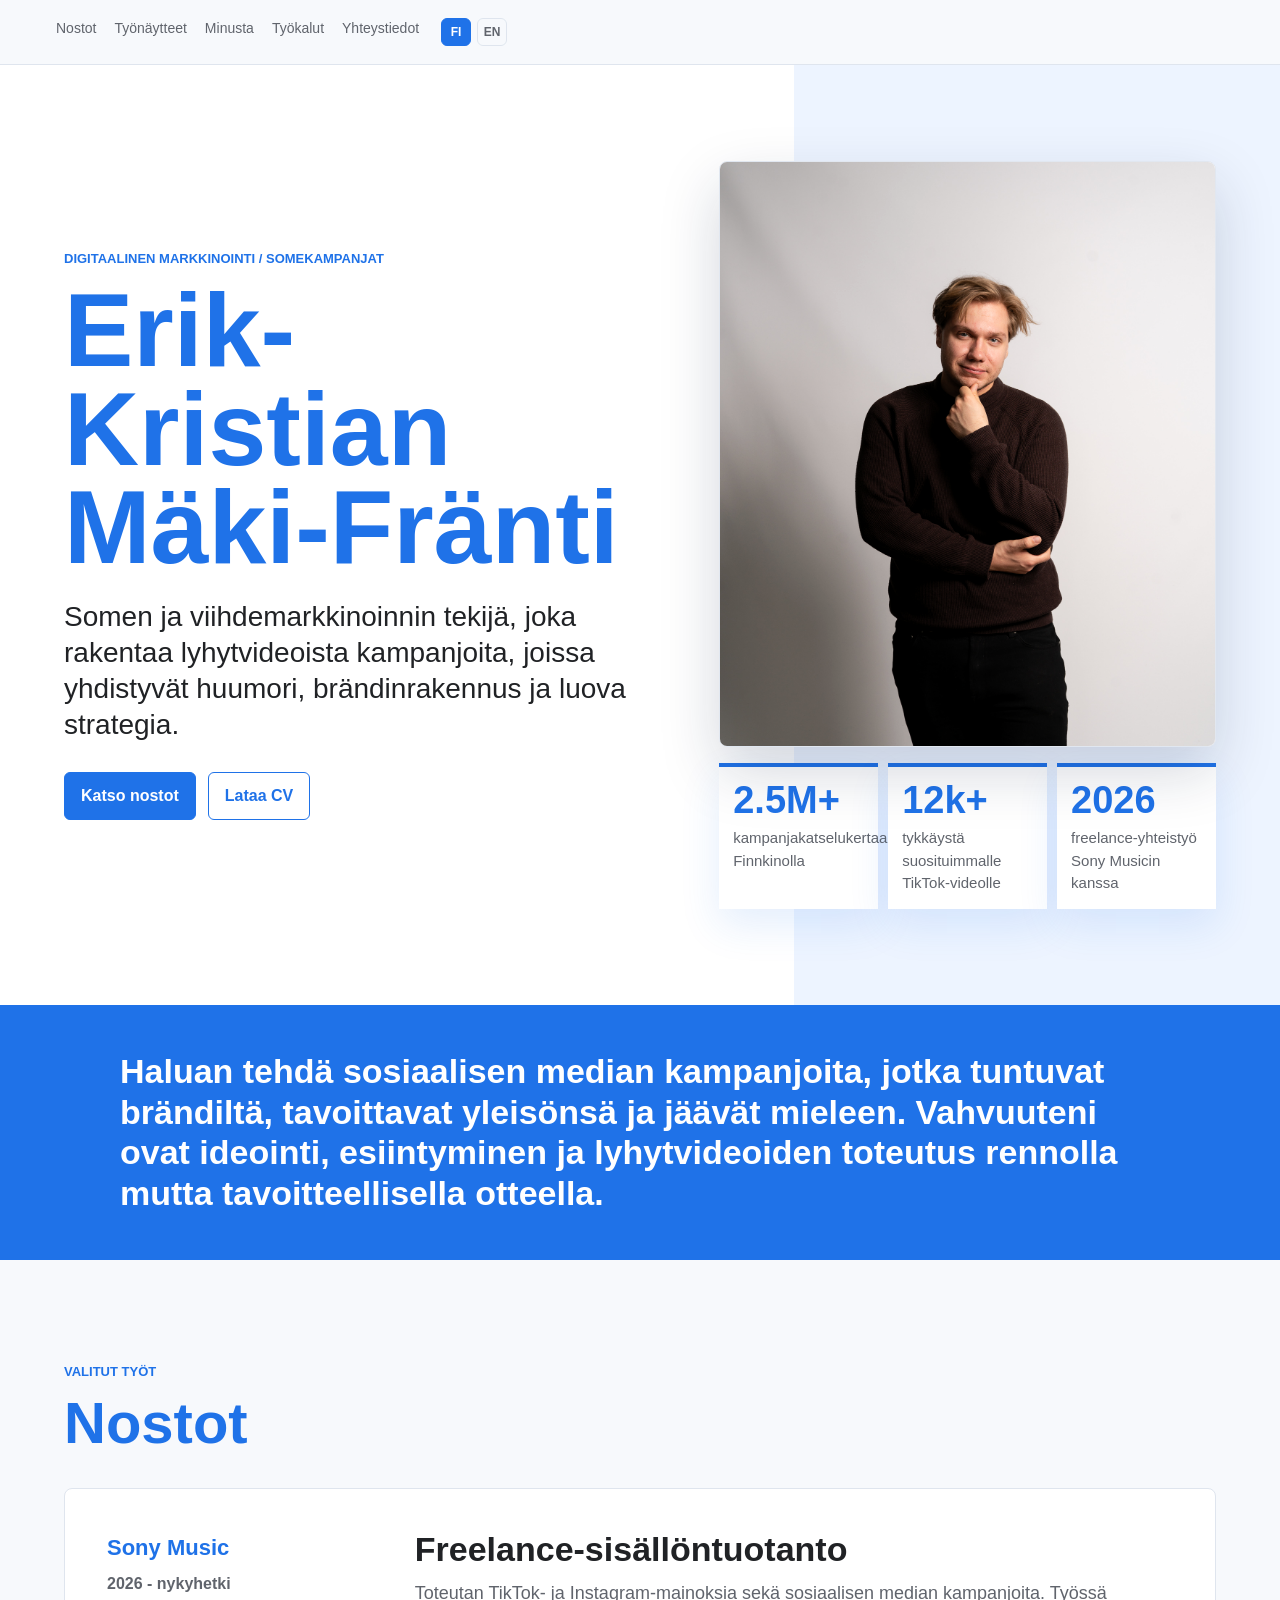
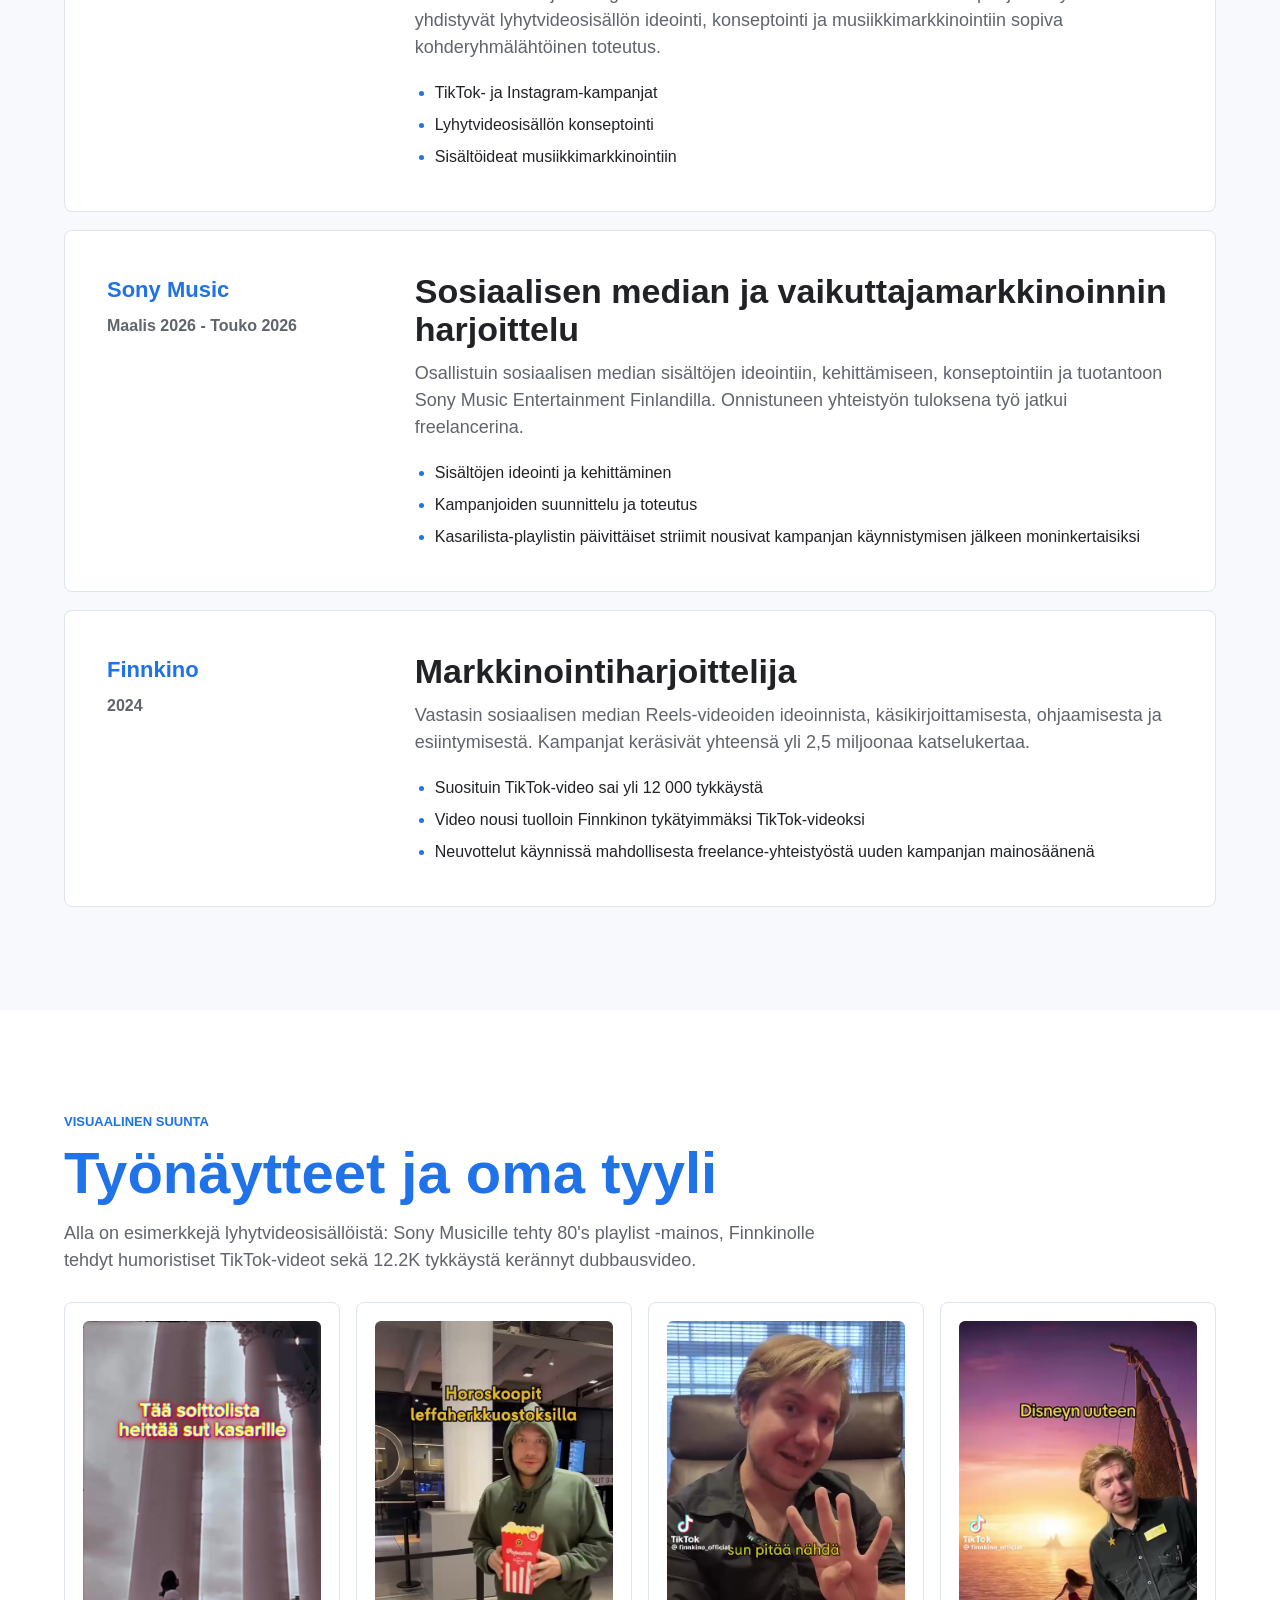
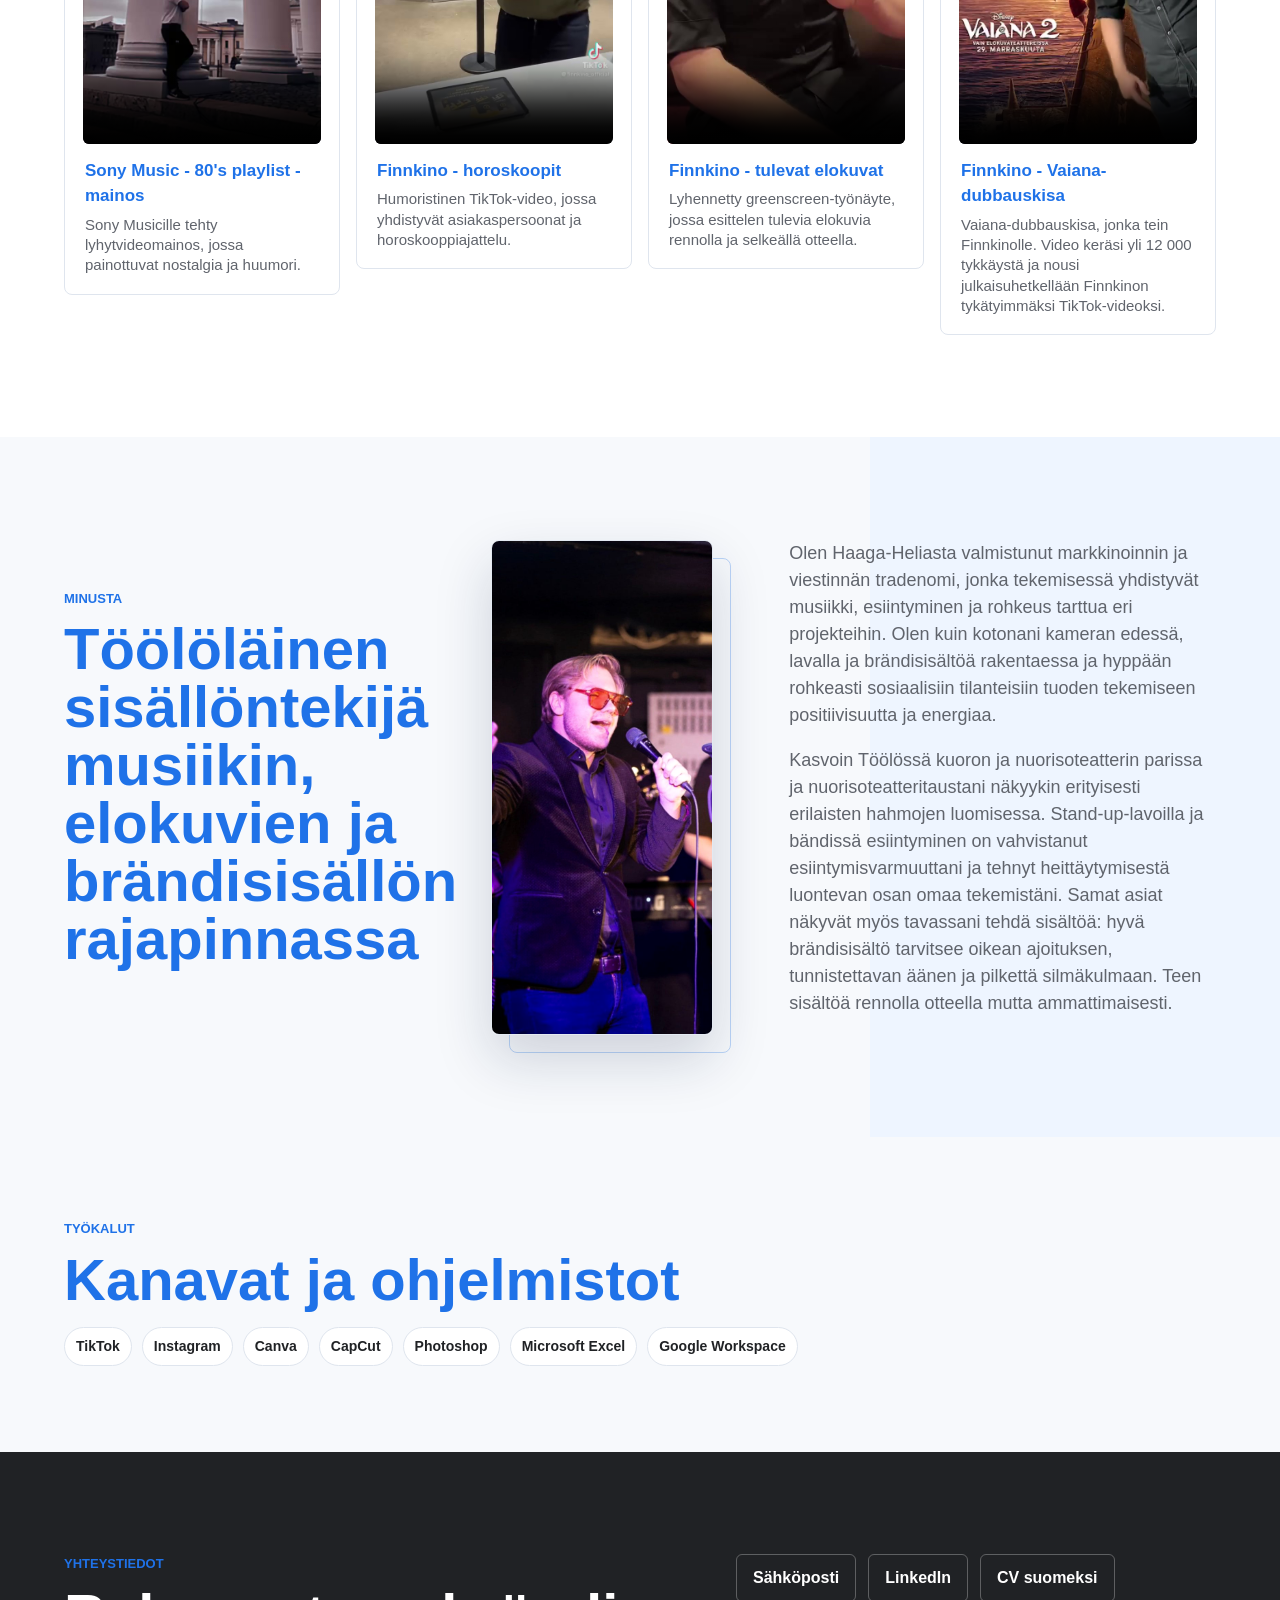
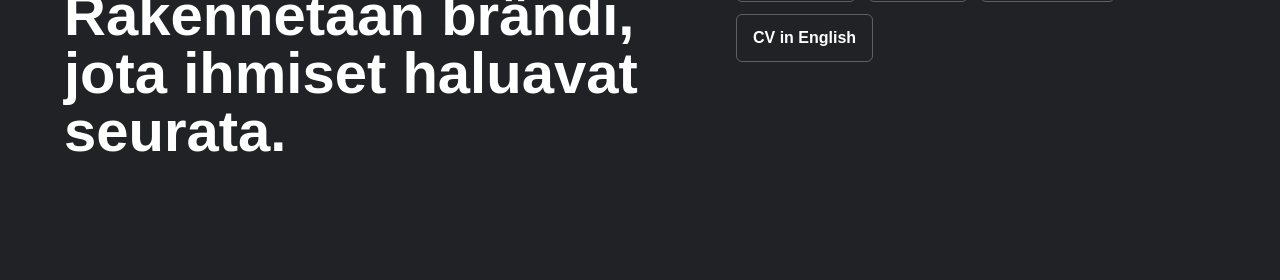
==== index.html @ 3371b589 "Use broader Sony campaign impact wording" ====
﻿<!doctype html>
<html lang="fi">
  <head>
    <meta charset="utf-8">
    <meta name="viewport" content="width=device-width, initial-scale=1">
    <meta name="description" content="Erik-Kristian Mäki-Fränti - sosiaalisen median ja digitaalisen markkinoinnin portfolio">
    <title>Erik-Kristian Mäki-Fränti | Portfolio</title>
    <link rel="stylesheet" href="styles.css?v=name-lines">
    <link rel="alternate" hreflang="fi" href="https://ergie94.github.io/portfolio/">
    <link rel="alternate" hreflang="en" href="https://ergie94.github.io/portfolio/en/">
  </head>
  <body>
    <header class="site-header">
      <nav aria-label="Portfolio navigation">
        <a href="#cases">Nostot</a>
        <a href="#work">Työnäytteet</a>
        <a href="#about">Minusta</a>
        <a href="#tools">Työkalut</a>
        <a href="#contact">Yhteystiedot</a>
        <span class="language-switch" aria-label="Language">
          <span class="active">FI</span>
          <a href="en/">EN</a>
        </span>
      </nav>
    </header>

    <main id="top">
      <section class="hero">
        <div class="hero-copy">
          <p class="eyebrow">Digitaalinen markkinointi / Somekampanjat</p>
          <h1><span class="name-line">Erik-Kristian</span><span class="name-line surname-line">Mäki-Fränti</span></h1>
          <p class="lead">
            Somen ja viihdemarkkinoinnin tekijä, joka rakentaa lyhytvideoista kampanjoita,
            joissa yhdistyvät huumori, brändinrakennus ja luova strategia.
          </p>
          <div class="hero-actions">
            <a class="button primary" href="#cases">Katso nostot</a>
            <a class="button secondary" href="assets/cv-suomi.pdf?v=sony-streams">Lataa CV</a>
          </div>
        </div>
        <aside class="hero-visual" aria-label="Portfolio highlights">
          <img class="hero-photo" src="assets/erik-hero.jpg" alt="Erik-Kristian Mäki-Fränti">
          <div class="hero-panel">
            <div>
              <span class="metric">2.5M+</span>
              <span class="metric-label">kampanjakatselukertaa Finnkinolla</span>
            </div>
            <div>
              <span class="metric">12k+</span>
              <span class="metric-label">tykkäystä suosituimmalle TikTok-videolle</span>
            </div>
            <div>
              <span class="metric">2026</span>
              <span class="metric-label">freelance-yhteistyö Sony Musicin kanssa</span>
            </div>
          </div>
        </aside>
      </section>

      <section class="intro-band" aria-label="Tavoite">
        <p>
          Haluan tehdä sosiaalisen median kampanjoita, jotka tuntuvat brändiltä, tavoittavat
          yleisönsä ja jäävät mieleen. Vahvuuteni ovat ideointi, esiintyminen ja lyhytvideoiden
          toteutus rennolla mutta tavoitteellisella otteella.
        </p>
      </section>

      <section id="cases" class="section">
        <div class="section-heading">
          <p class="eyebrow">Valitut työt</p>
          <h2>Nostot</h2>
        </div>

        <div class="case-list">
          <article class="case-item">
            <div class="case-meta">
              <span>Sony Music</span>
              <span>2026 - nykyhetki</span>
            </div>
            <div class="case-body">
              <h3>Freelance-sisällöntuotanto</h3>
              <p>
                Toteutan TikTok- ja Instagram-mainoksia sekä sosiaalisen median kampanjoita.
                Työssä yhdistyvät lyhytvideosisällön ideointi, konseptointi ja
                musiikkimarkkinointiin sopiva kohderyhmälähtöinen toteutus.
              </p>
              <ul>
                <li>TikTok- ja Instagram-kampanjat</li>
                <li>Lyhytvideosisällön konseptointi</li>
                <li>Sisältöideat musiikkimarkkinointiin</li>
              </ul>
            </div>
          </article>

          <article class="case-item">
            <div class="case-meta">
              <span>Sony Music</span>
              <span>Maalis 2026 - Touko 2026</span>
            </div>
            <div class="case-body">
              <h3>Sosiaalisen median ja vaikuttajamarkkinoinnin harjoittelu</h3>
              <p>
                Osallistuin sosiaalisen median sisältöjen ideointiin, kehittämiseen, konseptointiin
                ja tuotantoon Sony Music Entertainment Finlandilla. Onnistuneen yhteistyön tuloksena
                työ jatkui freelancerina.
              </p>
              <ul>
                <li>Sisältöjen ideointi ja kehittäminen</li>
                <li>Kampanjoiden suunnittelu ja toteutus</li>
                <li>Kasarilista-playlistin päivittäiset striimit nousivat kampanjan käynnistymisen jälkeen moninkertaisiksi</li>
              </ul>
            </div>
          </article>

          <article class="case-item">
            <div class="case-meta">
              <span>Finnkino</span>
              <span>2024</span>
            </div>
            <div class="case-body">
              <h3>Markkinointiharjoittelija</h3>
              <p>
                Vastasin sosiaalisen median Reels-videoiden ideoinnista, käsikirjoittamisesta,
                ohjaamisesta ja esiintymisestä. Kampanjat keräsivät yhteensä yli 2,5 miljoonaa
                katselukertaa.
              </p>
              <ul>
                <li>Suosituin TikTok-video sai yli 12 000 tykkäystä</li>
                <li>Video nousi tuolloin Finnkinon tykätyimmäksi TikTok-videoksi</li>
                <li>Neuvottelut käynnissä mahdollisesta freelance-yhteistyöstä uuden kampanjan mainosäänenä</li>
              </ul>
            </div>
          </article>
        </div>
      </section>

      <section id="work" class="section work-section">
        <div class="section-heading">
          <p class="eyebrow">Visuaalinen suunta</p>
          <h2>Työnäytteet ja oma tyyli</h2>
        </div>
        <p class="section-copy">
          Alla on esimerkkejä lyhytvideosisällöistä: Sony Musicille tehty 80's playlist -mainos,
          Finnkinolle tehdyt humoristiset TikTok-videot sekä 12.2K tykkäystä kerännyt dubbausvideo.
        </p>
        <div class="work-grid featured-work-grid">
          <figure class="work-video">
            <video controls playsinline preload="metadata" poster="assets/work-samples/sony-80s-playlist-ad-poster.jpg">
              <source src="assets/work-samples/sony-80s-playlist-ad.mp4" type="video/mp4">
            </video>
            <figcaption>
              <strong>Sony Music - 80's playlist -mainos</strong>
              <span>Sony Musicille tehty lyhytvideomainos, jossa painottuvat nostalgia ja huumori.</span>
            </figcaption>
          </figure>
          <figure class="work-video">
            <video controls playsinline preload="metadata" poster="assets/work-samples/finnkino-horoscope-personas-poster.jpg?v=calm-still">
              <source src="assets/work-samples/finnkino-horoscope-personas.mp4?v=part1" type="video/mp4">
            </video>
            <figcaption>
              <strong>Finnkino - horoskoopit</strong>
              <span>Humoristinen TikTok-video, jossa yhdistyvät asiakaspersoonat ja horoskooppiajattelu.</span>
            </figcaption>
          </figure>
          <figure class="work-video">
            <video controls playsinline preload="metadata" poster="assets/work-samples/finnkino-upcoming-movies-greenscreen-poster.jpg">
              <source src="assets/work-samples/finnkino-upcoming-movies-greenscreen.mp4" type="video/mp4">
            </video>
            <figcaption>
              <strong>Finnkino - tulevat elokuvat</strong>
              <span>Lyhennetty greenscreen-työnäyte, jossa esittelen tulevia elokuvia rennolla ja selkeällä otteella.</span>
            </figcaption>
          </figure>
          <figure class="work-video">
            <video controls playsinline preload="metadata" poster="assets/work-samples/finnkino-tiktok-12k-poster.jpg">
              <source src="assets/work-samples/finnkino-tiktok-12k-short.mp4?v=34s" type="video/mp4">
            </video>
            <figcaption>
              <strong>Finnkino - Vaiana-dubbauskisa</strong>
              <span>Vaiana-dubbauskisa, jonka tein Finnkinolle. Video keräsi yli 12 000 tykkäystä ja nousi julkaisuhetkellään Finnkinon tykätyimmäksi TikTok-videoksi.</span>
            </figcaption>
          </figure>
        </div>
      </section>

      <section id="about" class="section split-section about-section">
        <div>
          <p class="eyebrow">Minusta</p>
          <h2>Töölöläinen sisällöntekijä musiikin, elokuvien ja brändisisällön rajapinnassa</h2>
        </div>
        <figure class="about-portrait">
          <img src="assets/erik-about.jpg" alt="Erik-Kristian Mäki-Fränti">
        </figure>
        <div class="about-copy">
          <p>
            Olen Haaga-Heliasta valmistunut markkinoinnin ja viestinnän tradenomi, jonka
            tekemisessä yhdistyvät musiikki, esiintyminen ja rohkeus tarttua eri projekteihin.
            Olen kuin kotonani kameran edessä, lavalla ja brändisisältöä rakentaessa ja hyppään
            rohkeasti sosiaalisiin tilanteisiin tuoden tekemiseen positiivisuutta ja energiaa.
          </p>
          <p>
            Kasvoin Töölössä kuoron ja nuorisoteatterin parissa ja nuorisoteatteritaustani
            näkyykin erityisesti erilaisten hahmojen luomisessa. Stand-up-lavoilla ja bändissä
            esiintyminen on vahvistanut esiintymisvarmuuttani ja tehnyt heittäytymisestä luontevan
            osan omaa tekemistäni. Samat
            asiat näkyvät myös tavassani tehdä sisältöä: hyvä brändisisältö tarvitsee oikean
            ajoituksen, tunnistettavan äänen ja pilkettä silmäkulmaan. Teen sisältöä
            rennolla otteella mutta ammattimaisesti.
          </p>
        </div>
      </section>

      <section id="tools" class="section tools-section">
        <div class="section-heading">
          <p class="eyebrow">Työkalut</p>
          <h2>Kanavat ja ohjelmistot</h2>
        </div>
        <div class="skills">
          <span>TikTok</span>
          <span>Instagram</span>
          <span>Canva</span>
          <span>CapCut</span>
          <span>Photoshop</span>
          <span>Microsoft Excel</span>
          <span>Google Workspace</span>
        </div>
      </section>

      <section id="contact" class="contact-section">
        <div>
          <p class="eyebrow">Yhteystiedot</p>
          <h2>Rakennetaan brändi, jota ihmiset haluavat seurata.</h2>
        </div>
        <div class="contact-links">
          <a href="mailto:maki.franti.eki@gmail.com">Sähköposti</a>
          <a href="https://www.linkedin.com/in/erik-kristian-m%C3%A4ki-fr%C3%A4nti-366686309/?skipRedirect=true">LinkedIn</a>
          <a href="assets/cv-suomi.pdf?v=finnkino-2018">CV suomeksi</a>
          <a href="assets/cv-english.pdf?v=finnkino-2018">CV in English</a>
        </div>
      </section>
    </main>
  </body>
</html>
---- styles.css ----
:root {
  --blue: #1f72e8;
  --blue-dark: #0f3f8e;
  --ink: #202225;
  --muted: #60646c;
  --line: #dfe5ee;
  --paper: #f7f9fc;
  --white: #ffffff;
  --red: #d91f26;
}

* {
  box-sizing: border-box;
}

html {
  scroll-behavior: smooth;
}

body {
  margin: 0;
  background: var(--paper);
  color: var(--ink);
  font-family: Arial, Helvetica, sans-serif;
  line-height: 1.5;
}

a {
  color: inherit;
}

.site-header {
  position: sticky;
  top: 0;
  z-index: 10;
  display: flex;
  align-items: center;
  justify-content: space-between;
  gap: 24px;
  padding: 18px clamp(20px, 5vw, 56px);
  background: rgba(247, 249, 252, 0.92);
  border-bottom: 1px solid var(--line);
  backdrop-filter: blur(14px);
}

.brand {
  color: var(--blue);
  font-size: 22px;
  font-weight: 800;
  text-decoration: none;
}

nav {
  display: flex;
  flex-wrap: wrap;
  gap: 18px;
  justify-content: flex-end;
  color: var(--muted);
  font-size: 14px;
}

nav a {
  text-decoration: none;
}

nav a:hover {
  color: var(--blue);
}

.language-switch {
  display: inline-flex;
  gap: 6px;
  align-items: center;
  padding-left: 4px;
}

.language-switch a,
.language-switch span {
  display: inline-flex;
  min-width: 30px;
  min-height: 28px;
  align-items: center;
  justify-content: center;
  border: 1px solid var(--line);
  border-radius: 6px;
  color: var(--muted);
  font-size: 12px;
  font-weight: 800;
  text-decoration: none;
}

.language-switch .active {
  border-color: var(--blue);
  background: var(--blue);
  color: var(--white);
}

main {
  overflow: hidden;
}

.hero {
  display: grid;
  grid-template-columns: minmax(0, 1.08fr) minmax(340px, 0.92fr);
  gap: clamp(28px, 6vw, 72px);
  min-height: calc(100vh - 70px);
  align-items: center;
  padding: clamp(48px, 8vw, 96px) clamp(20px, 5vw, 64px);
  background: linear-gradient(90deg, var(--white) 0%, var(--white) 62%, #edf4ff 62%, #edf4ff 100%);
}

.eyebrow {
  margin: 0 0 12px;
  color: var(--blue);
  font-size: 13px;
  font-weight: 800;
  letter-spacing: 0;
  text-transform: uppercase;
}

h1,
h2,
h3,
p {
  margin-top: 0;
}

h1 {
  max-width: 980px;
  margin-bottom: 22px;
  color: var(--blue);
  font-size: clamp(48px, 10vw, 104px);
  line-height: 0.95;
  letter-spacing: 0;
}

h1 .name-line {
  display: block;
}

h1 .surname-line {
  white-space: nowrap;
}

h2 {
  margin-bottom: 18px;
  color: var(--blue);
  font-size: clamp(32px, 5vw, 58px);
  line-height: 1;
  letter-spacing: 0;
}

h3 {
  margin-bottom: 12px;
  font-size: clamp(22px, 3vw, 34px);
  line-height: 1.1;
  letter-spacing: 0;
}

.lead {
  max-width: 720px;
  color: var(--ink);
  font-size: clamp(19px, 2.4vw, 28px);
  line-height: 1.28;
}

.hero-actions,
.contact-links {
  display: flex;
  flex-wrap: wrap;
  gap: 12px;
  margin-top: 30px;
}

.button,
.contact-links a {
  display: inline-flex;
  min-height: 44px;
  align-items: center;
  justify-content: center;
  padding: 11px 16px;
  border: 1px solid var(--blue);
  border-radius: 6px;
  font-weight: 700;
  text-decoration: none;
}

.button.primary,
.contact-links a:hover {
  background: var(--blue);
  color: var(--white);
}

.button.secondary {
  color: var(--blue);
  background: var(--white);
}

.hero-visual {
  display: grid;
  gap: 16px;
  align-self: stretch;
  align-content: center;
}

.hero-photo {
  display: block;
  width: 100%;
  max-height: 620px;
  aspect-ratio: 4 / 4.72;
  object-fit: cover;
  object-position: 50% 48%;
  border-radius: 8px;
  border: 1px solid var(--line);
  background: var(--white);
  box-shadow: 0 24px 60px rgba(18, 35, 64, 0.18);
  filter: saturate(0.96) contrast(1.02);
  transition: transform 180ms ease, box-shadow 180ms ease, filter 180ms ease;
}

.hero-photo:hover {
  transform: translateY(-4px);
  box-shadow: 0 30px 72px rgba(18, 35, 64, 0.22);
  filter: saturate(1.02) contrast(1.04);
}

.hero-panel {
  display: grid;
  grid-template-columns: repeat(3, minmax(0, 1fr));
  gap: 10px;
}

.hero-panel div {
  padding: 14px;
  border-top: 4px solid var(--blue);
  background: var(--white);
  box-shadow: 0 16px 38px rgba(31, 114, 232, 0.12);
}

.metric {
  display: block;
  color: var(--blue);
  font-size: clamp(25px, 3.4vw, 38px);
  font-weight: 900;
  line-height: 1;
}

.metric-label {
  display: block;
  margin-top: 8px;
  color: var(--muted);
  font-size: 15px;
}

.intro-band {
  padding: clamp(26px, 5vw, 46px) clamp(20px, 5vw, 64px);
  background: var(--blue);
  color: var(--white);
}

.intro-band p {
  max-width: 1040px;
  margin: 0 auto;
  font-size: clamp(22px, 3vw, 34px);
  line-height: 1.2;
  font-weight: 700;
}

.section {
  padding: clamp(58px, 8vw, 104px) clamp(20px, 5vw, 64px);
}

.section-heading,
.section-copy {
  max-width: 900px;
}

.case-list {
  display: grid;
  gap: 18px;
  margin-top: 36px;
}

.case-item {
  display: grid;
  grid-template-columns: minmax(180px, 0.34fr) minmax(0, 1fr);
  gap: clamp(20px, 4vw, 50px);
  padding: clamp(22px, 4vw, 42px);
  border: 1px solid var(--line);
  border-radius: 8px;
  background: var(--white);
}

.case-item.accent {
  border-color: rgba(217, 31, 38, 0.28);
}

.case-meta {
  display: flex;
  flex-direction: column;
  gap: 8px;
  color: var(--muted);
  font-weight: 700;
}

.case-meta span:first-child {
  color: var(--blue);
  font-size: 22px;
}

.case-body p,
.section-copy,
.about-copy p {
  max-width: 760px;
  color: var(--muted);
  font-size: 18px;
}

ul {
  display: grid;
  gap: 8px;
  margin: 20px 0 0;
  padding-left: 20px;
}

li::marker {
  color: var(--blue);
}

.work-section {
  background: var(--white);
}

.work-grid {
  display: grid;
  grid-template-columns: repeat(3, minmax(0, 1fr));
  gap: 18px;
  margin-top: 28px;
}

.featured-work-grid {
  grid-template-columns: repeat(4, minmax(0, 1fr));
  gap: clamp(10px, 1.4vw, 16px);
  align-items: start;
}

figure {
  margin: 0;
  border: 1px solid var(--line);
  border-radius: 8px;
  background: var(--white);
  overflow: hidden;
}

figure img {
  display: block;
  width: 100%;
  aspect-ratio: 16 / 9;
  object-fit: cover;
}

figure video {
  display: block;
  width: 100%;
  background: #eef5ff;
}

.work-grid figure img {
  filter: saturate(0.94) contrast(1.03);
  transition: transform 180ms ease, filter 180ms ease;
}

.work-grid figure:hover img {
  transform: scale(1.025);
  filter: saturate(1) contrast(1.04);
}

figcaption {
  padding: 14px 16px 16px;
  color: var(--muted);
  font-size: 14px;
  font-weight: 700;
}

figcaption strong,
figcaption span {
  display: block;
}

figcaption strong {
  color: var(--ink);
}

figcaption span {
  margin-top: 6px;
  font-weight: 400;
  line-height: 1.35;
}

.work-result {
  background: var(--ink);
}

.work-video {
  padding: clamp(12px, 1.5vw, 18px);
  background: var(--white);
}

.work-video video {
  aspect-ratio: 9 / 16;
  max-height: 560px;
  background: #eef5ff;
  border-radius: 6px;
  object-fit: contain;
}

.work-video figcaption {
  padding: 14px 2px 0;
  font-size: 15px;
}

.work-video figcaption strong {
  color: var(--blue);
  font-size: 17px;
}

.work-result img {
  aspect-ratio: auto;
  height: auto;
  max-height: 560px;
  object-fit: contain;
  object-position: center;
}

.work-grid .work-result:hover img {
  transform: none;
}

.work-result figcaption {
  background: var(--white);
}

.split-section {
  display: grid;
  grid-template-columns: minmax(240px, 0.85fr) minmax(0, 1.15fr);
  gap: clamp(28px, 6vw, 80px);
}

.about-section {
  grid-template-columns: minmax(230px, 0.82fr) minmax(220px, 0.52fr) minmax(0, 1fr);
  align-items: center;
  background: linear-gradient(90deg, var(--paper) 0%, var(--paper) 68%, #eef5ff 68%, #eef5ff 100%);
}

.about-portrait {
  position: relative;
  align-self: stretch;
  min-height: 420px;
  border: 0;
  border-radius: 8px;
  background: transparent;
  overflow: visible;
}

.about-portrait::before {
  position: absolute;
  inset: 18px -18px -18px 18px;
  border: 1px solid rgba(31, 114, 232, 0.28);
  border-radius: 8px;
  content: "";
}

.about-portrait img {
  position: relative;
  display: block;
  width: 100%;
  height: 100%;
  aspect-ratio: 4 / 5;
  min-height: 420px;
  object-fit: cover;
  object-position: 54% 32%;
  border: 1px solid var(--line);
  border-radius: 8px;
  box-shadow: 0 24px 56px rgba(18, 35, 64, 0.18);
  filter: saturate(0.92) contrast(1.04);
  transition: transform 180ms ease, box-shadow 180ms ease, filter 180ms ease;
}

.about-portrait:hover img {
  transform: translateY(-4px);
  box-shadow: 0 30px 70px rgba(18, 35, 64, 0.22);
  filter: saturate(1) contrast(1.05);
}

.skills {
  display: flex;
  flex-wrap: wrap;
  gap: 10px;
  margin-top: 26px;
}

.skills span {
  padding: 8px 11px;
  border: 1px solid var(--line);
  border-radius: 999px;
  background: var(--white);
  color: var(--ink);
  font-size: 14px;
  font-weight: 700;
}

.tools-section {
  padding-top: clamp(46px, 7vw, 82px);
  padding-bottom: clamp(48px, 7vw, 86px);
  background: var(--soft);
}

.tools-section .skills {
  margin-top: 18px;
  max-width: 760px;
}

.contact-section {
  display: grid;
  grid-template-columns: minmax(260px, 1fr) minmax(280px, 0.8fr);
  gap: clamp(28px, 6vw, 72px);
  padding: clamp(58px, 8vw, 104px) clamp(20px, 5vw, 64px);
  background: var(--ink);
  color: var(--white);
}

.contact-section h2 {
  color: var(--white);
}

.contact-links {
  align-content: start;
  margin-top: 0;
}

.contact-links a {
  border-color: rgba(255, 255, 255, 0.28);
  color: var(--white);
}

@media (max-width: 860px) {
  .site-header,
  .hero,
  .case-item,
  .split-section,
  .contact-section {
    grid-template-columns: 1fr;
  }

  .about-section {
    background: var(--paper);
  }

  .about-portrait {
    max-width: 420px;
    min-height: 520px;
  }

  .about-portrait img {
    min-height: 520px;
  }

  .hero {
    min-height: auto;
    background: var(--white);
  }

  .hero-photo {
    max-height: 560px;
  }

  .hero-panel {
    grid-template-columns: 1fr;
  }

  .work-grid {
    grid-template-columns: 1fr;
  }

  nav {
    gap: 12px;
  }
}

@media (max-width: 560px) {
  .site-header {
    align-items: flex-start;
    flex-direction: column;
  }

  h1 {
    font-size: 46px;
  }

  .lead,
  .intro-band p {
    font-size: 20px;
  }
}
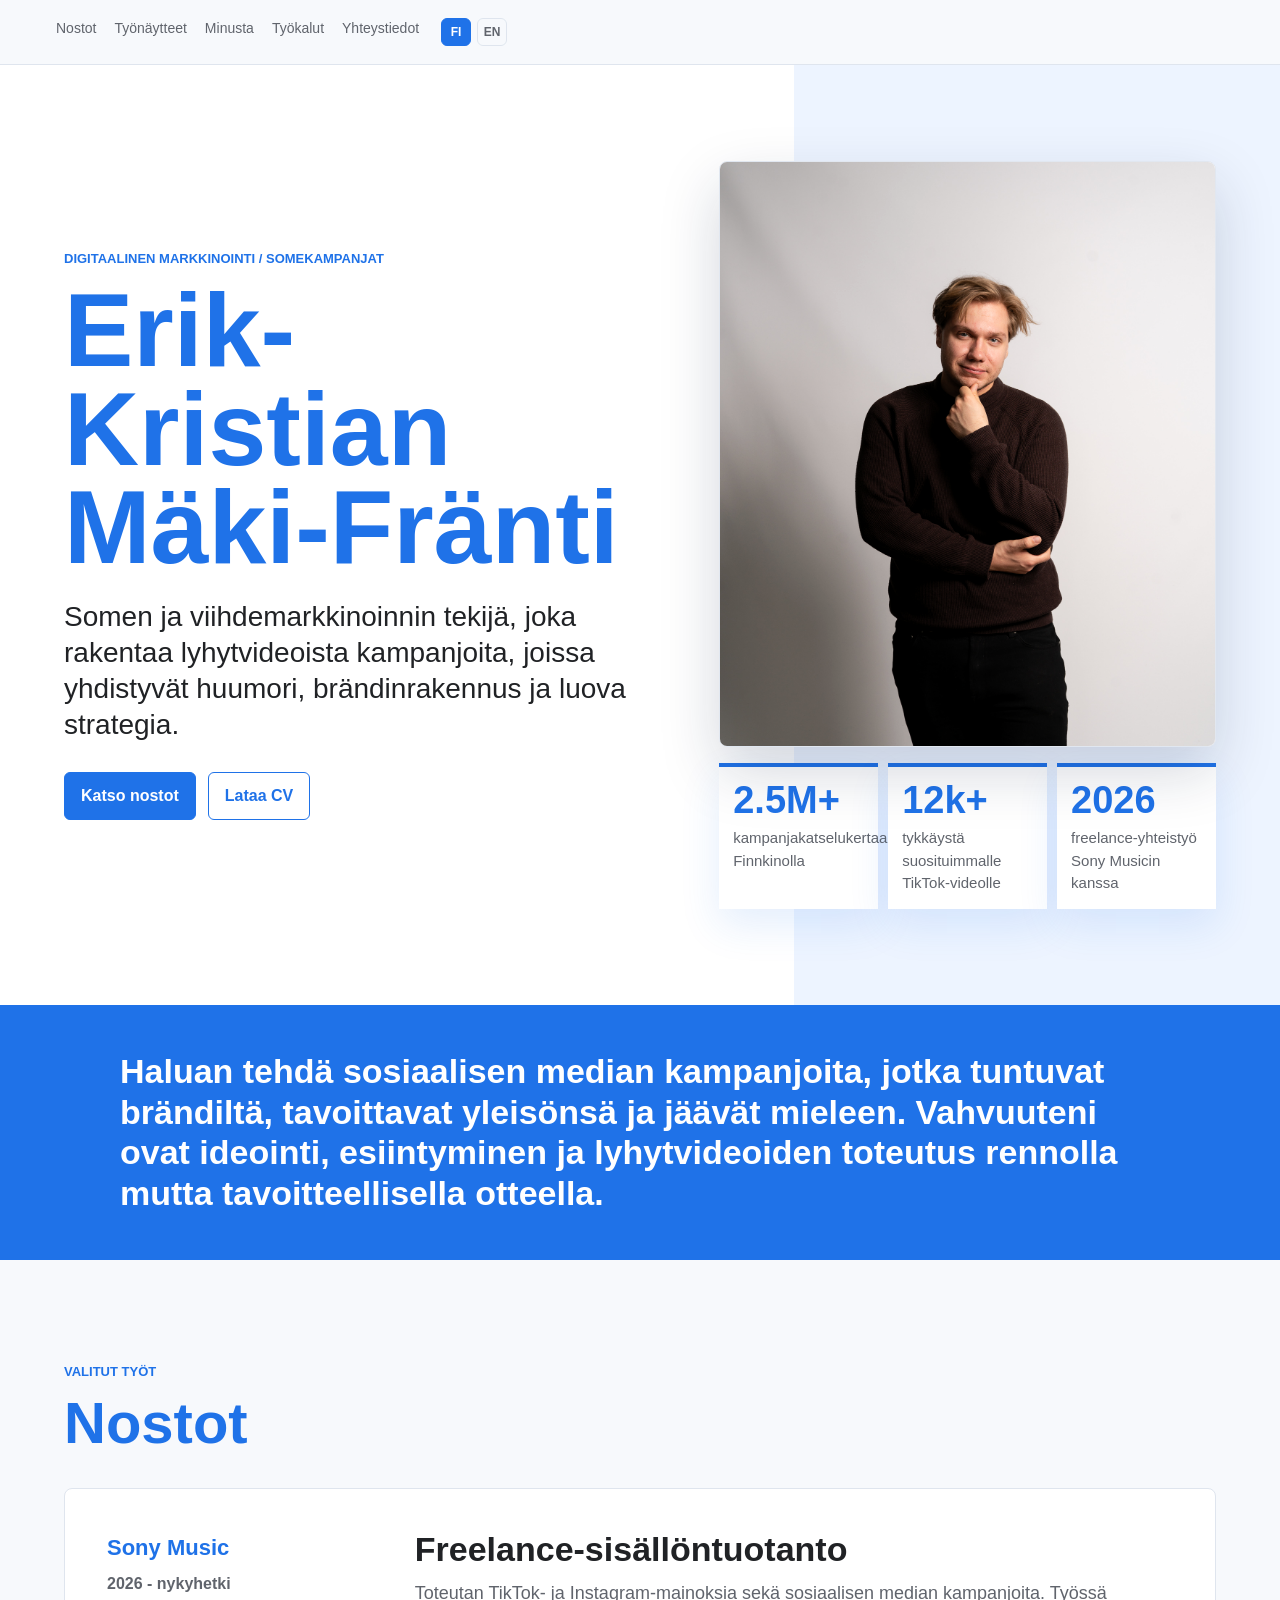
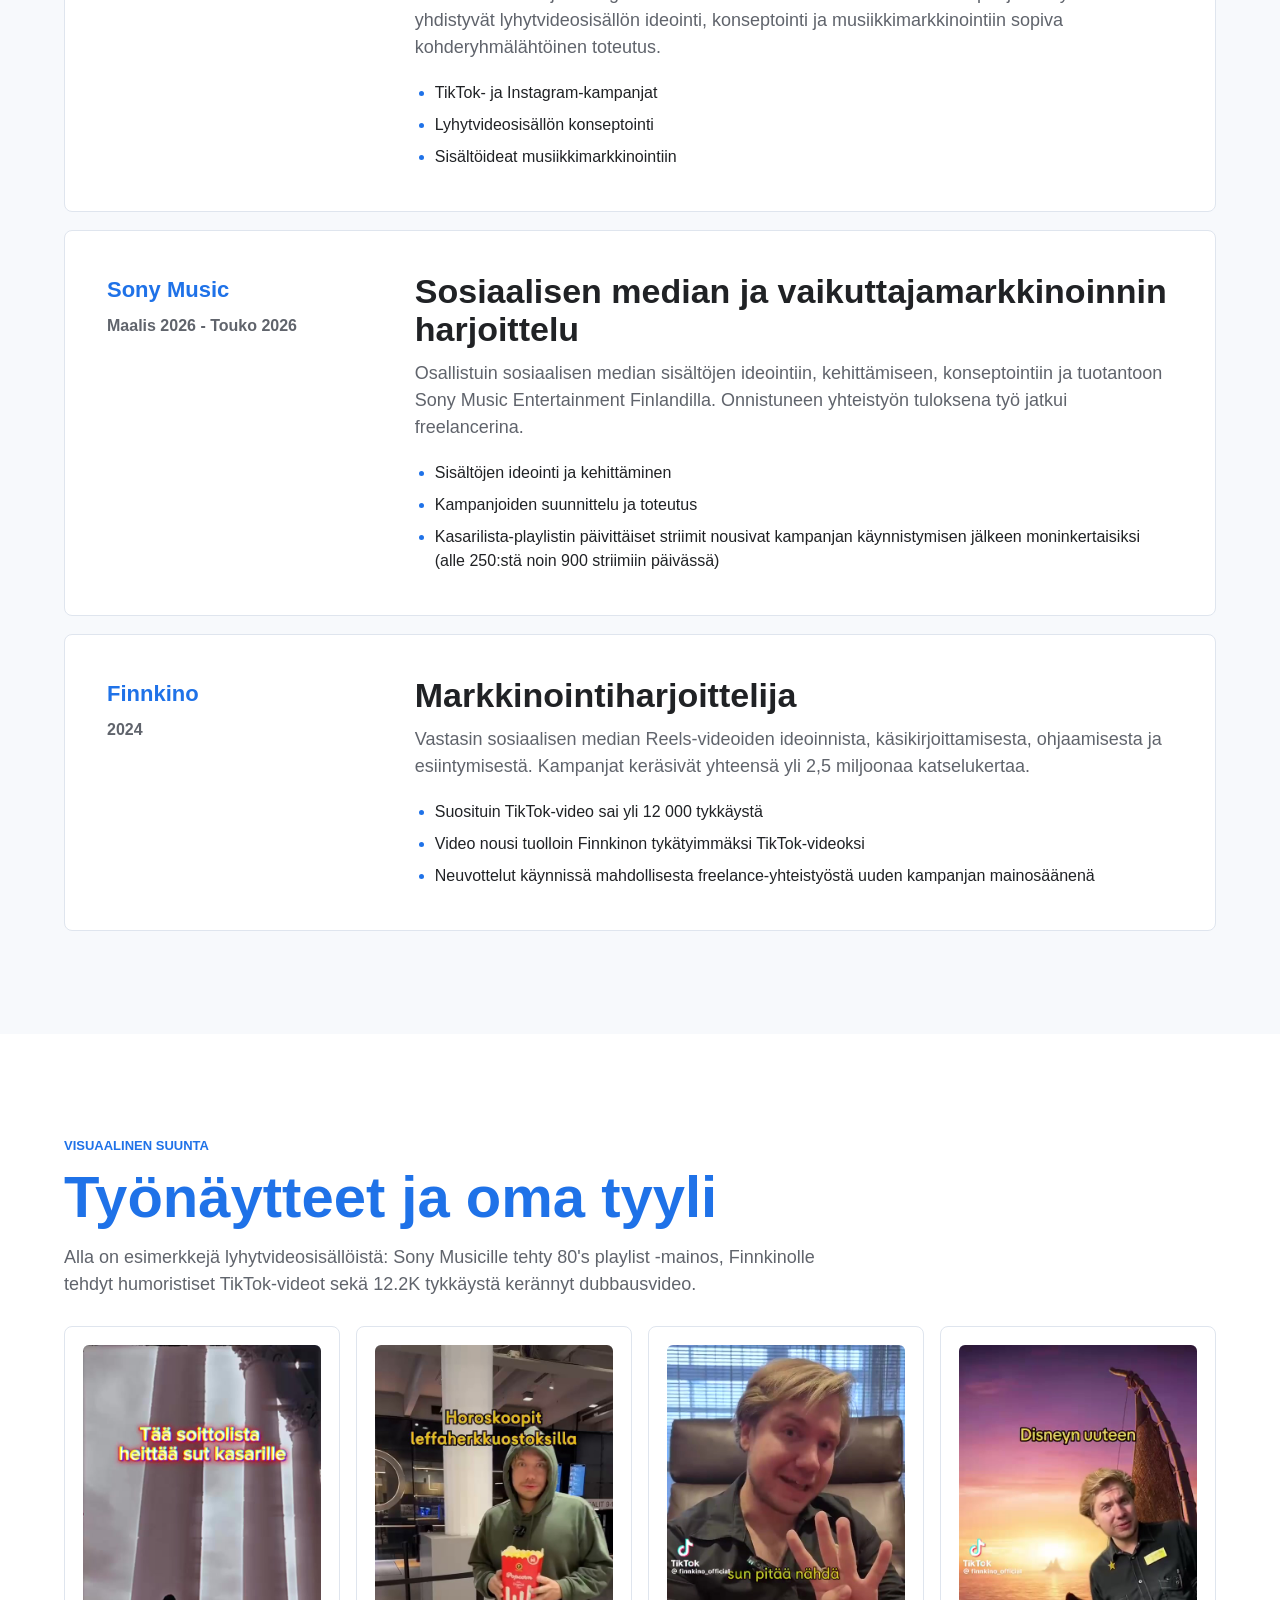
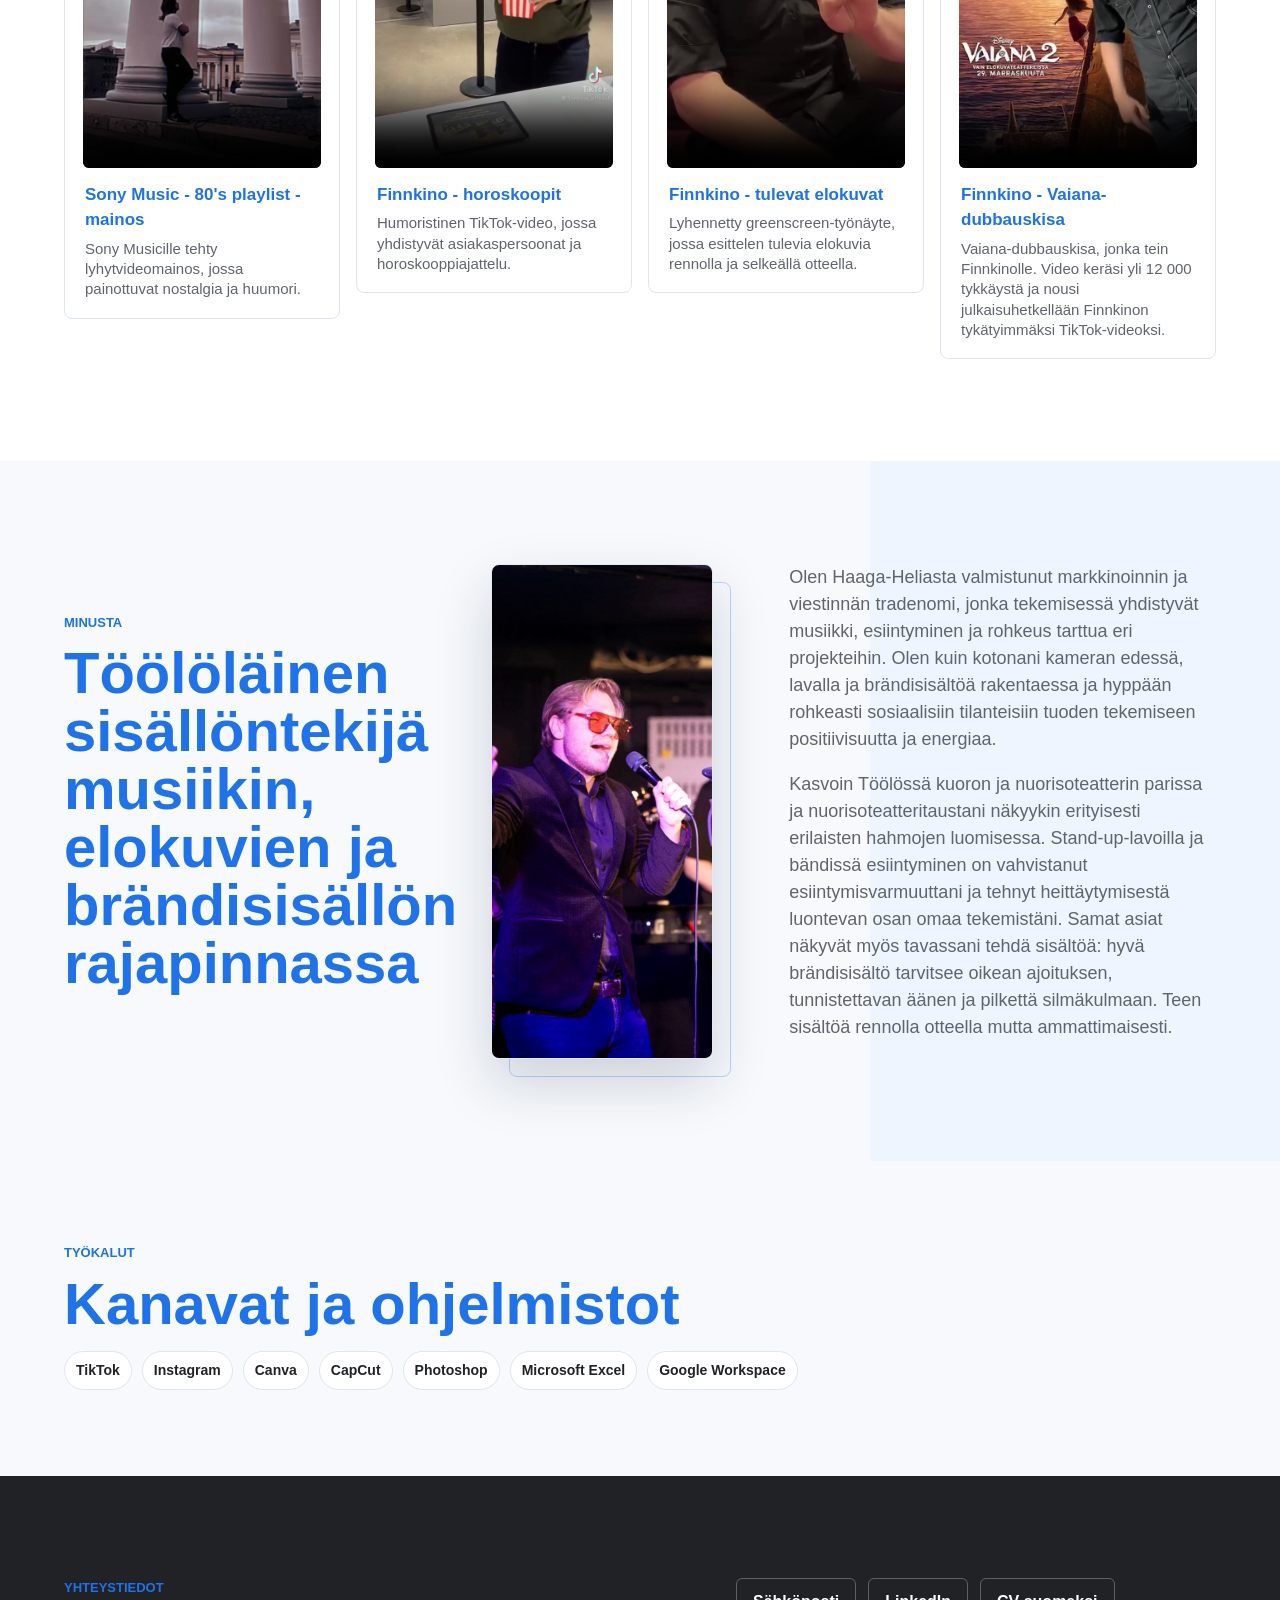
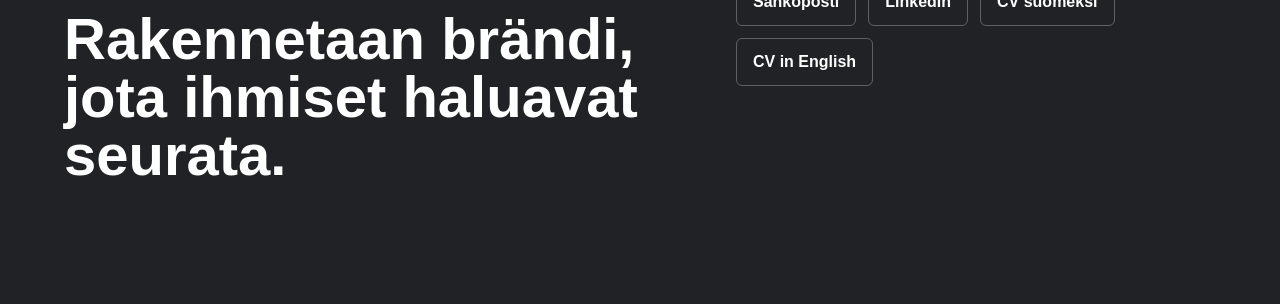
==== commit 1914db50: "Add Sony stream figures to portfolio only" ====
--- a/index.html
+++ b/index.html
@@ -107,7 +107,7 @@
               <ul>
                 <li>Sisältöjen ideointi ja kehittäminen</li>
                 <li>Kampanjoiden suunnittelu ja toteutus</li>
-                <li>Kasarilista-playlistin päivittäiset striimit nousivat kampanjan käynnistymisen jälkeen moninkertaisiksi</li>
+                <li>Kasarilista-playlistin päivittäiset striimit nousivat kampanjan käynnistymisen jälkeen moninkertaisiksi (alle 250:stä noin 900 striimiin päivässä)</li>
               </ul>
             </div>
           </article>
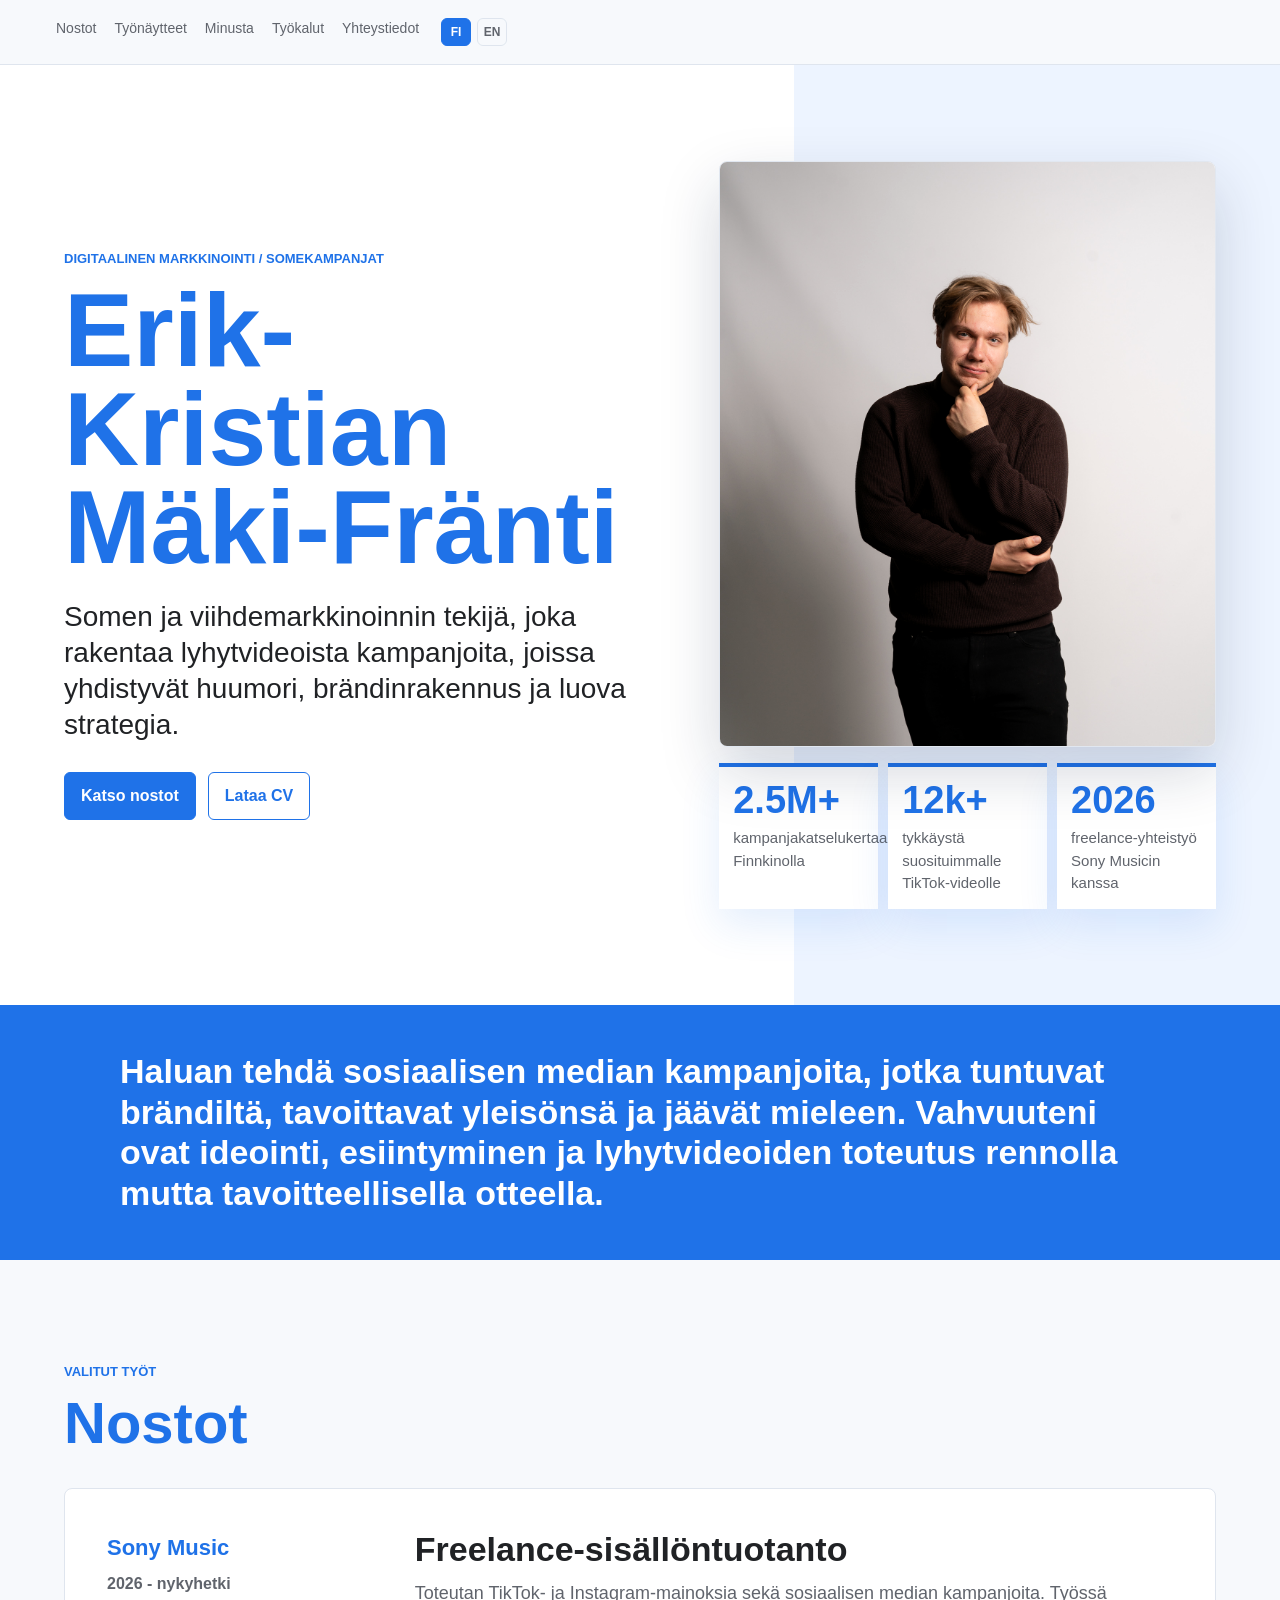
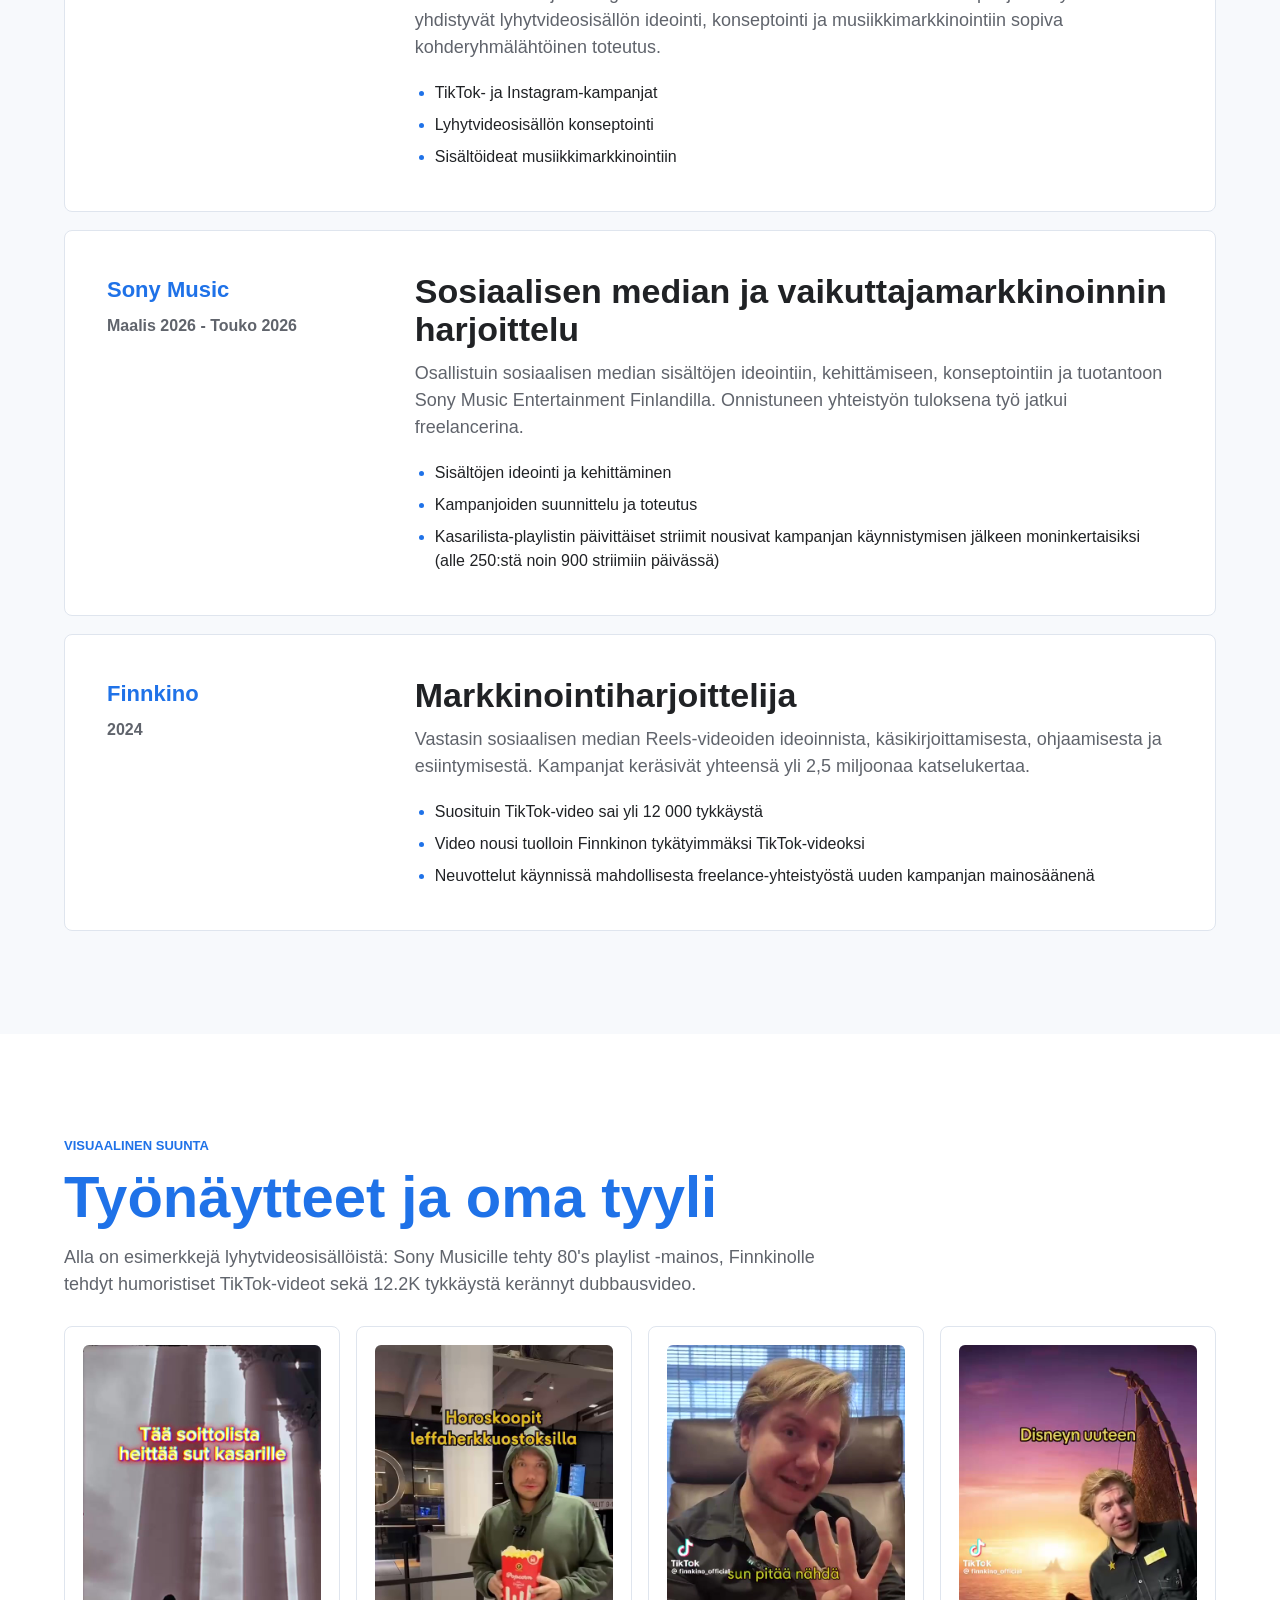
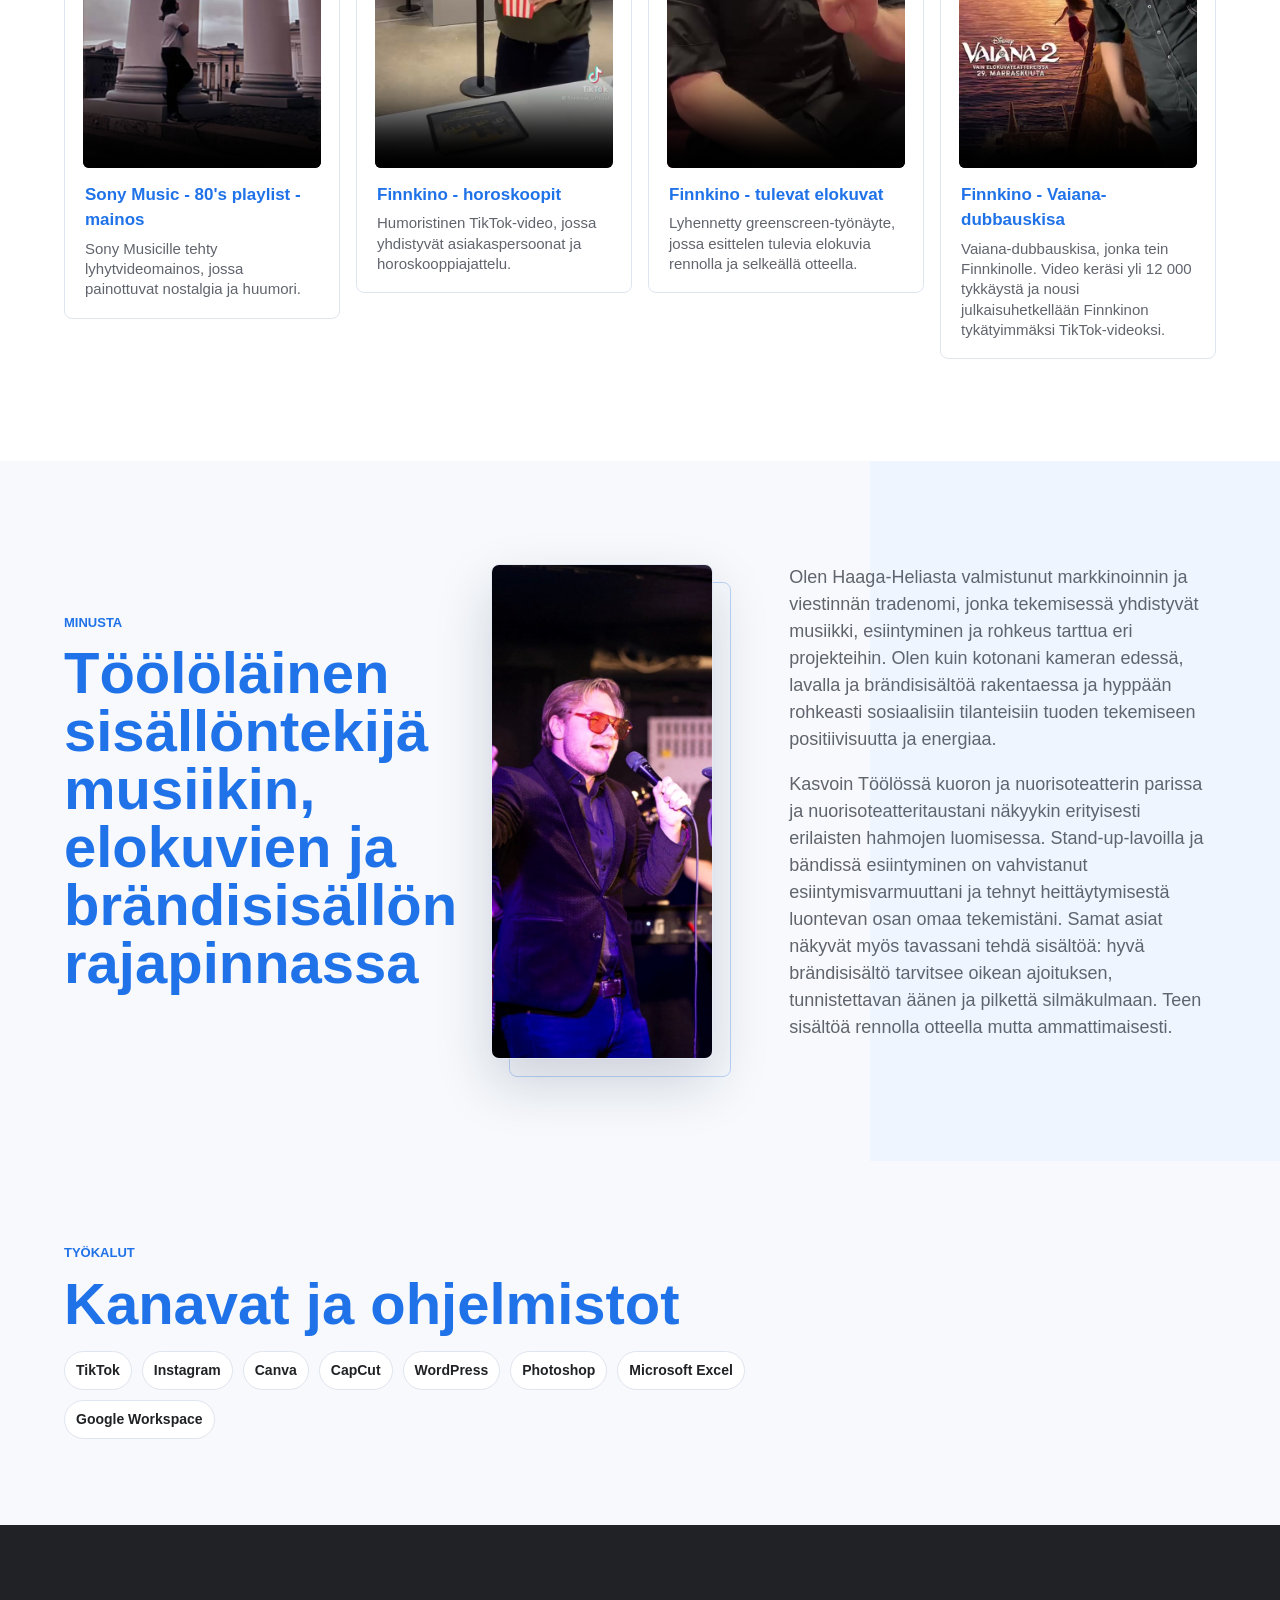
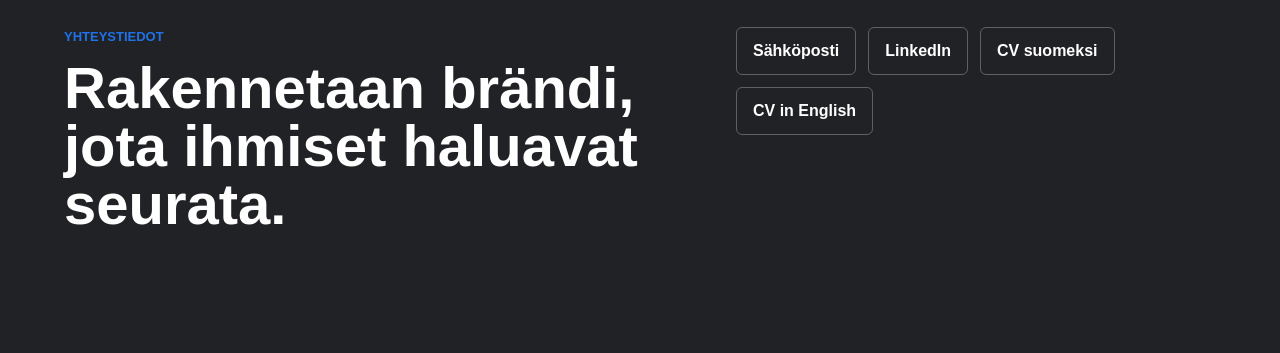
==== commit b1e051b1: "Add WordPress to skills" ====
--- a/index.html
+++ b/index.html
@@ -220,6 +220,7 @@
           <span>Instagram</span>
           <span>Canva</span>
           <span>CapCut</span>
+          <span>WordPress</span>
           <span>Photoshop</span>
           <span>Microsoft Excel</span>
           <span>Google Workspace</span>
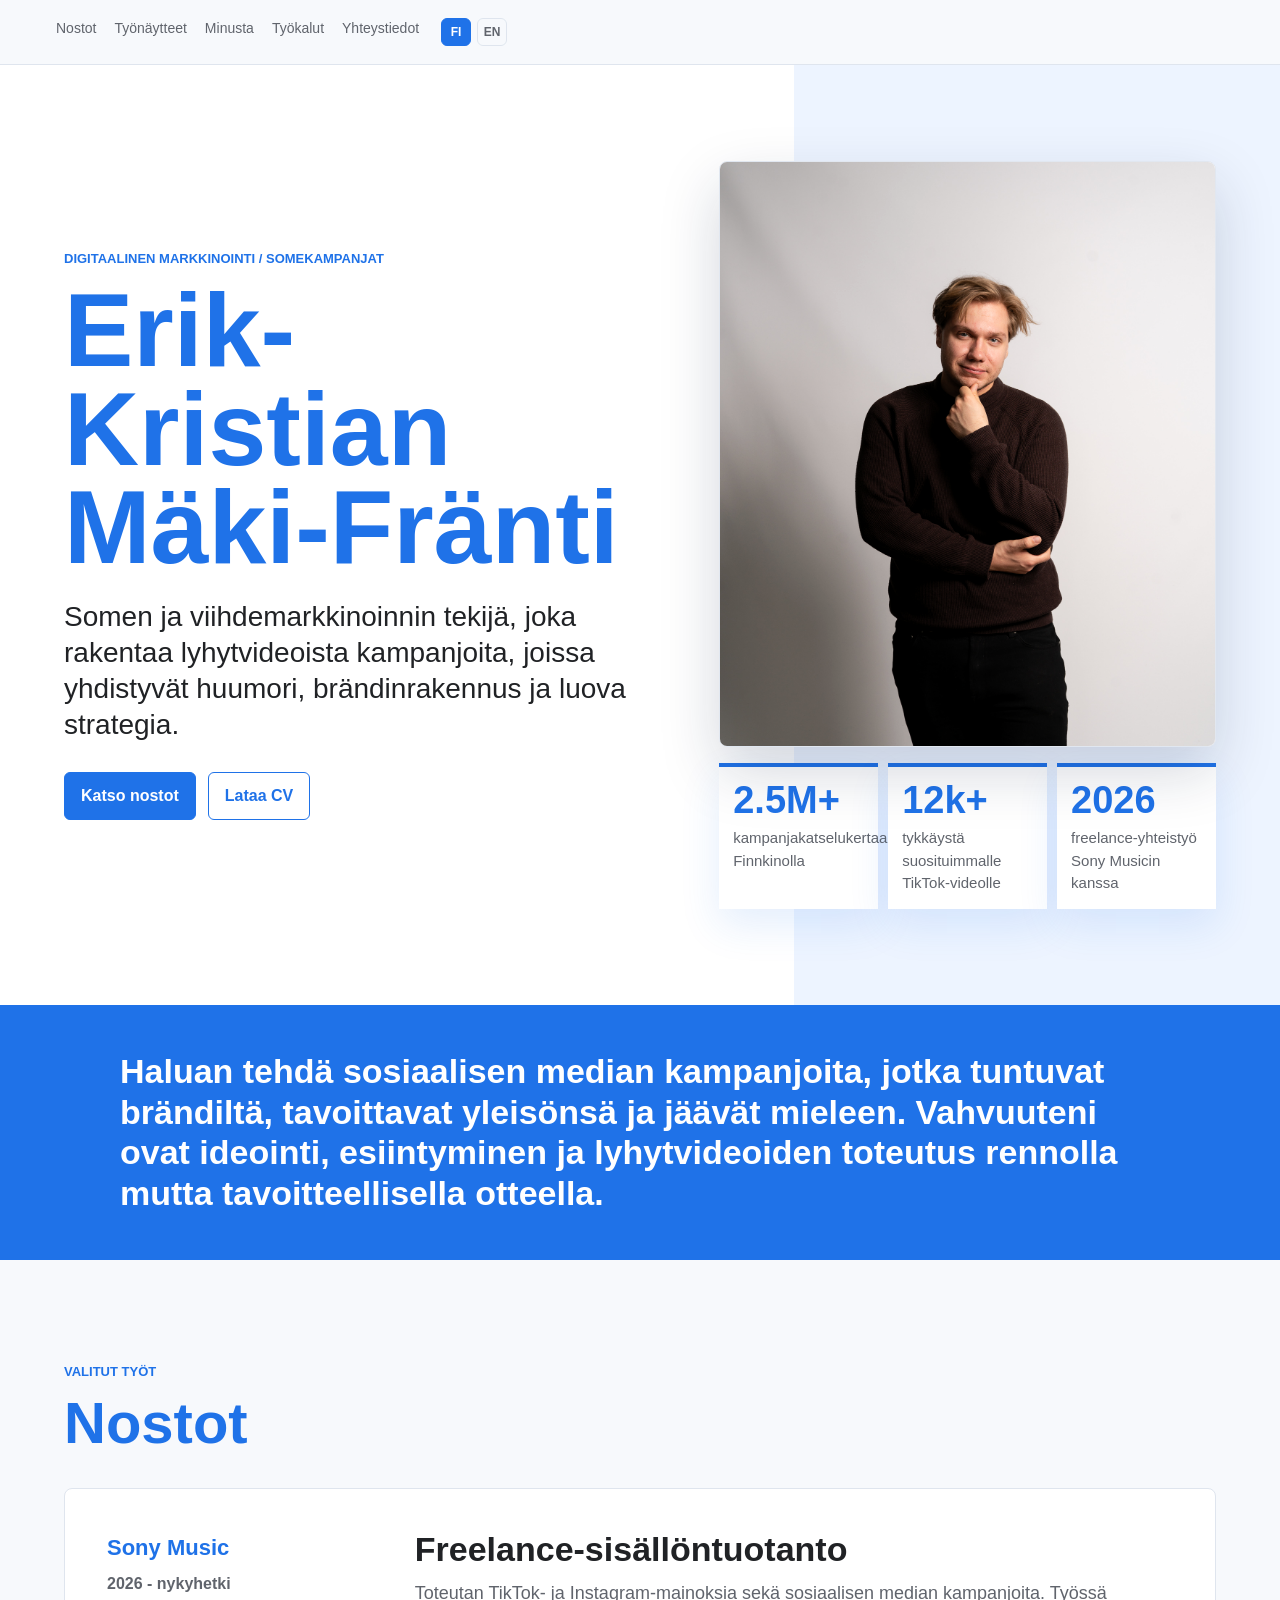
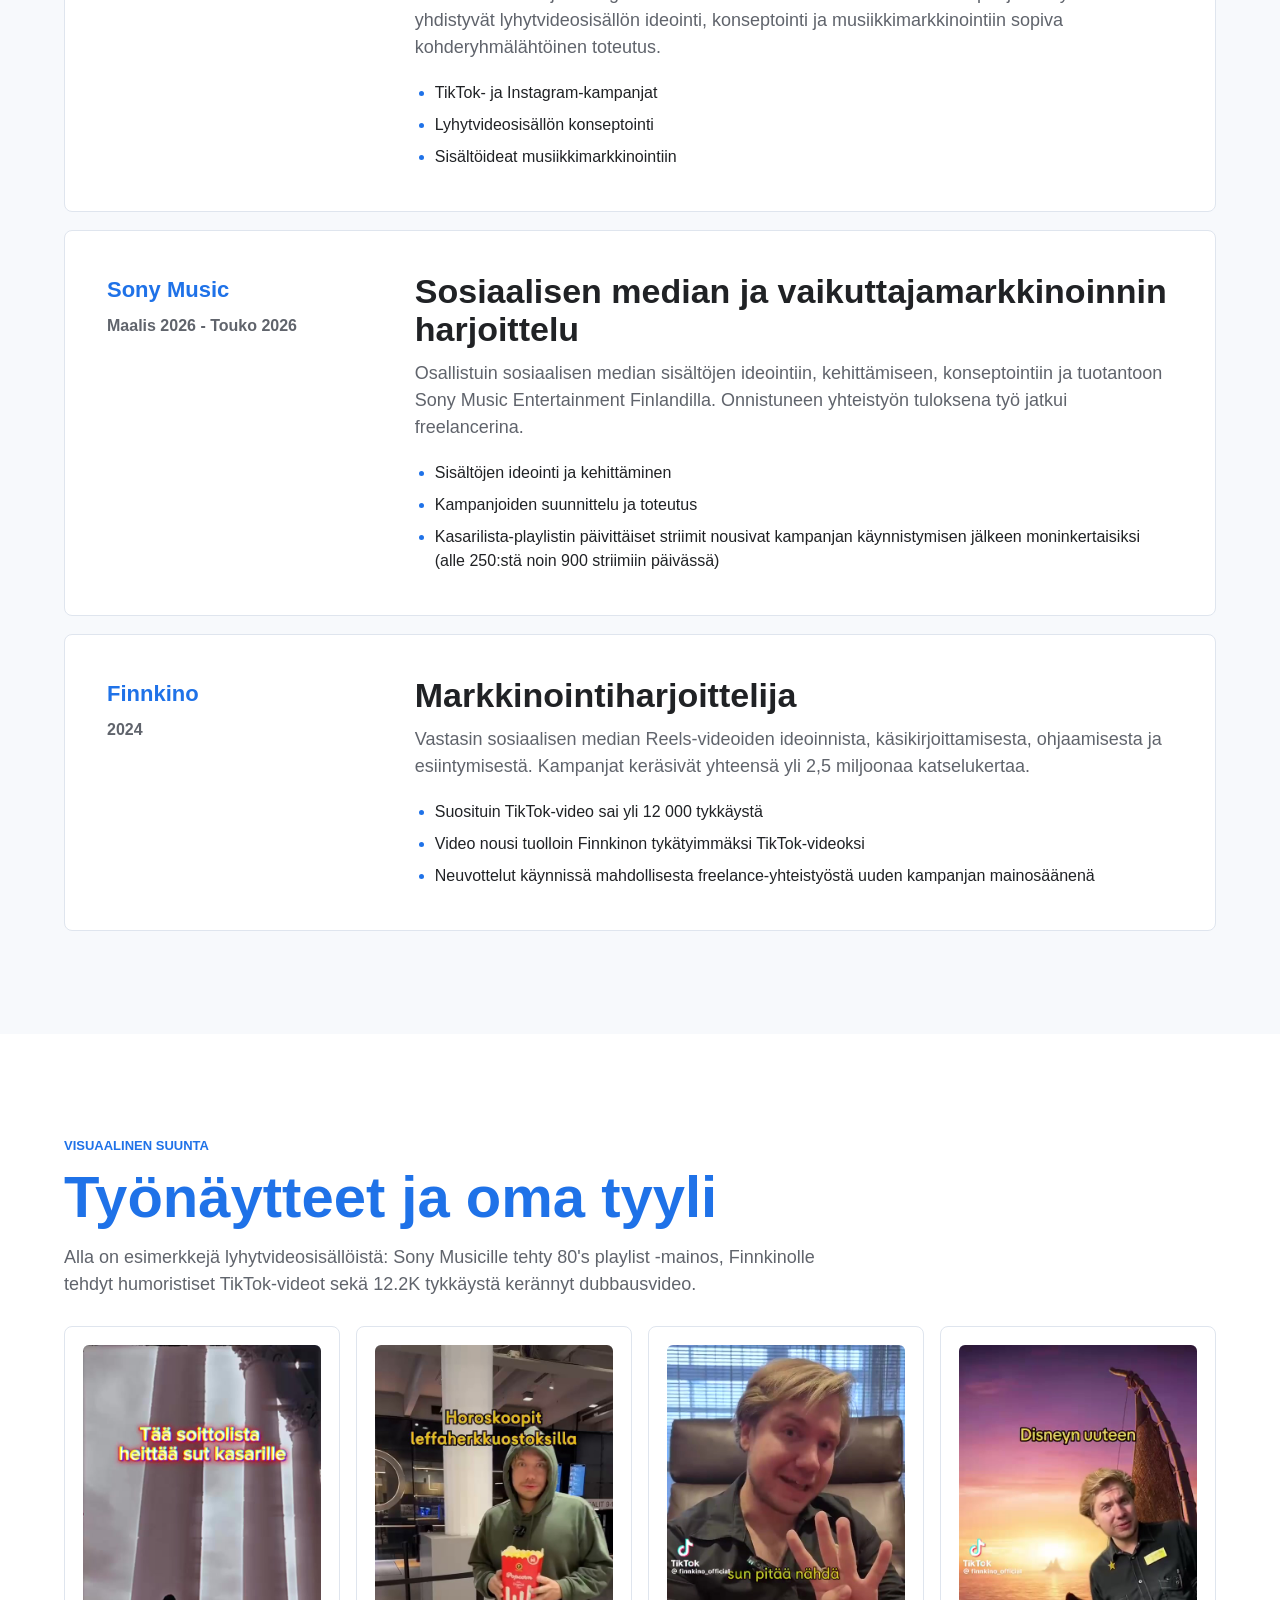
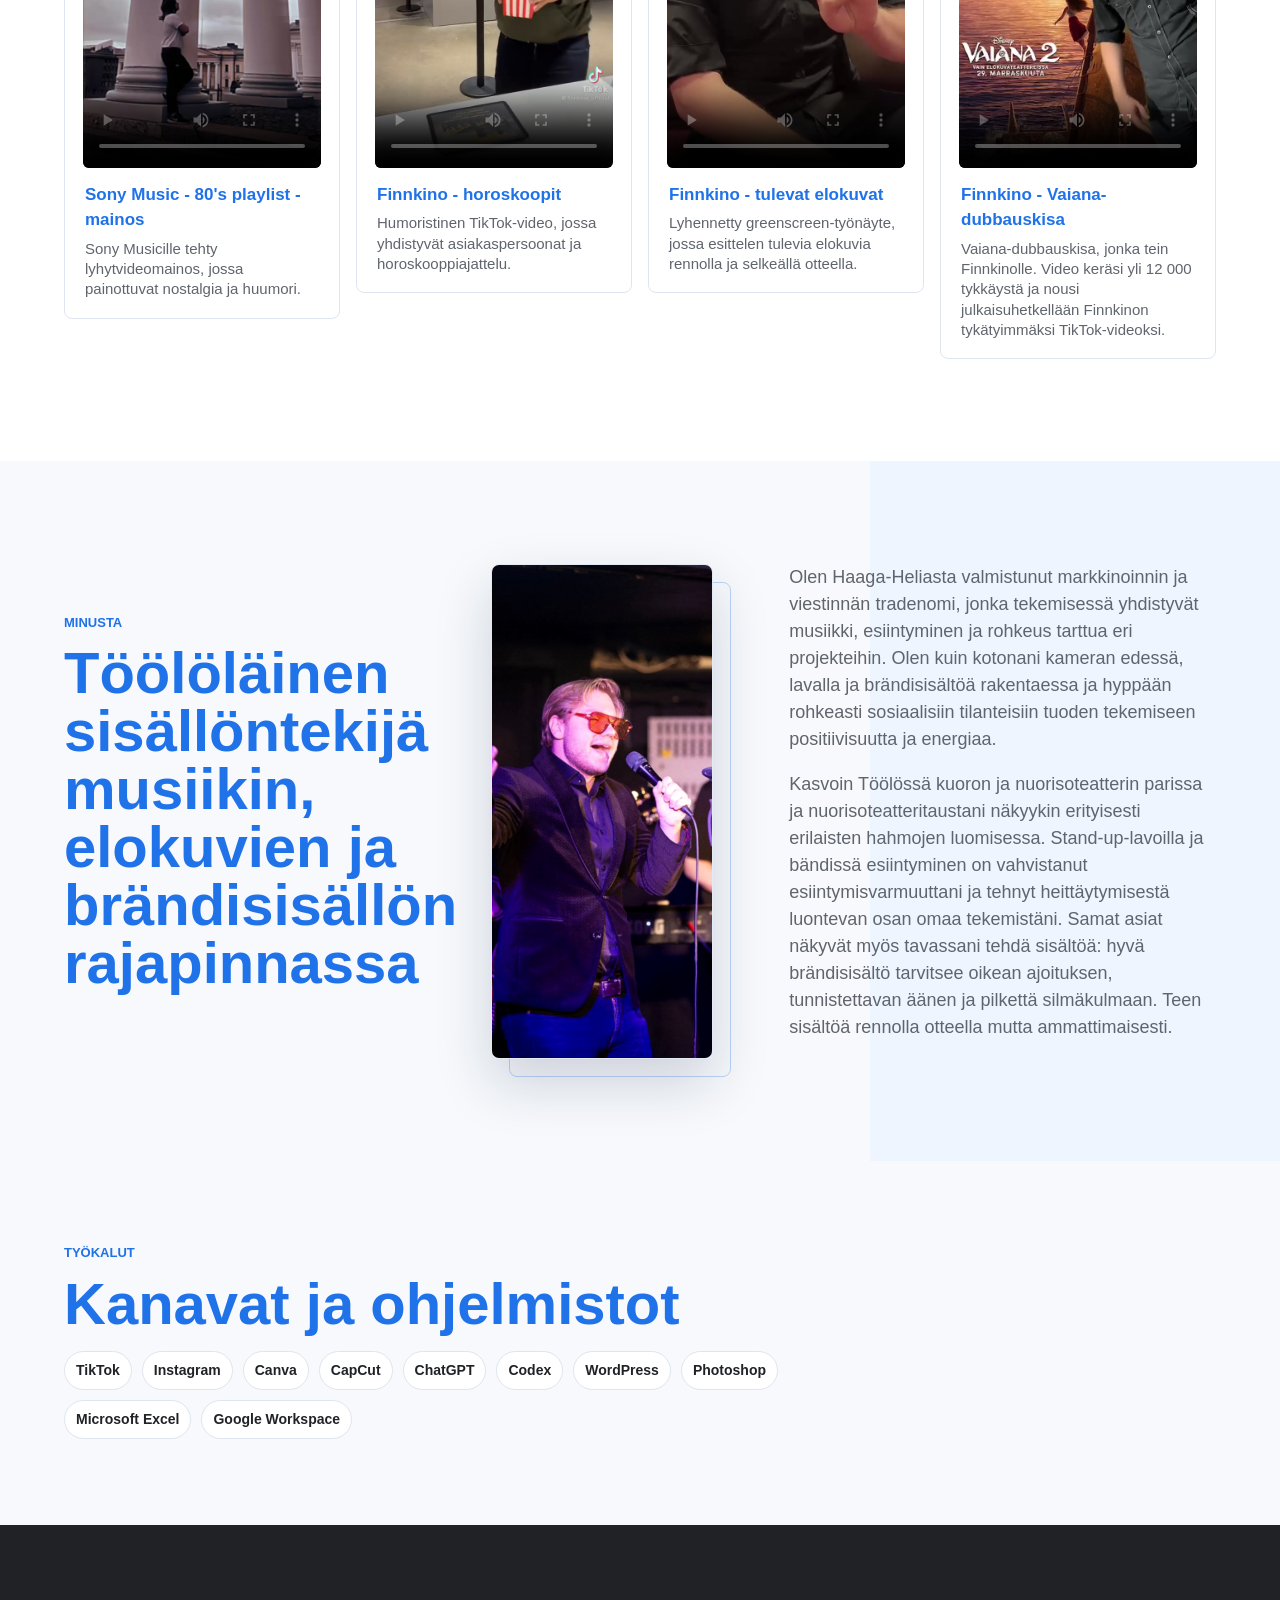
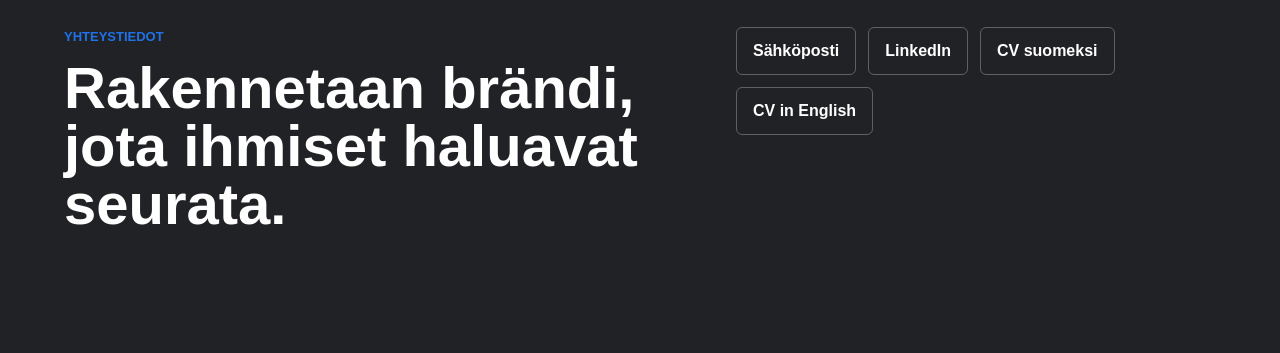
==== commit 28f25746: "Add AI tools to skills" ====
--- a/index.html
+++ b/index.html
@@ -220,6 +220,8 @@
           <span>Instagram</span>
           <span>Canva</span>
           <span>CapCut</span>
+          <span>ChatGPT</span>
+          <span>Codex</span>
           <span>WordPress</span>
           <span>Photoshop</span>
           <span>Microsoft Excel</span>
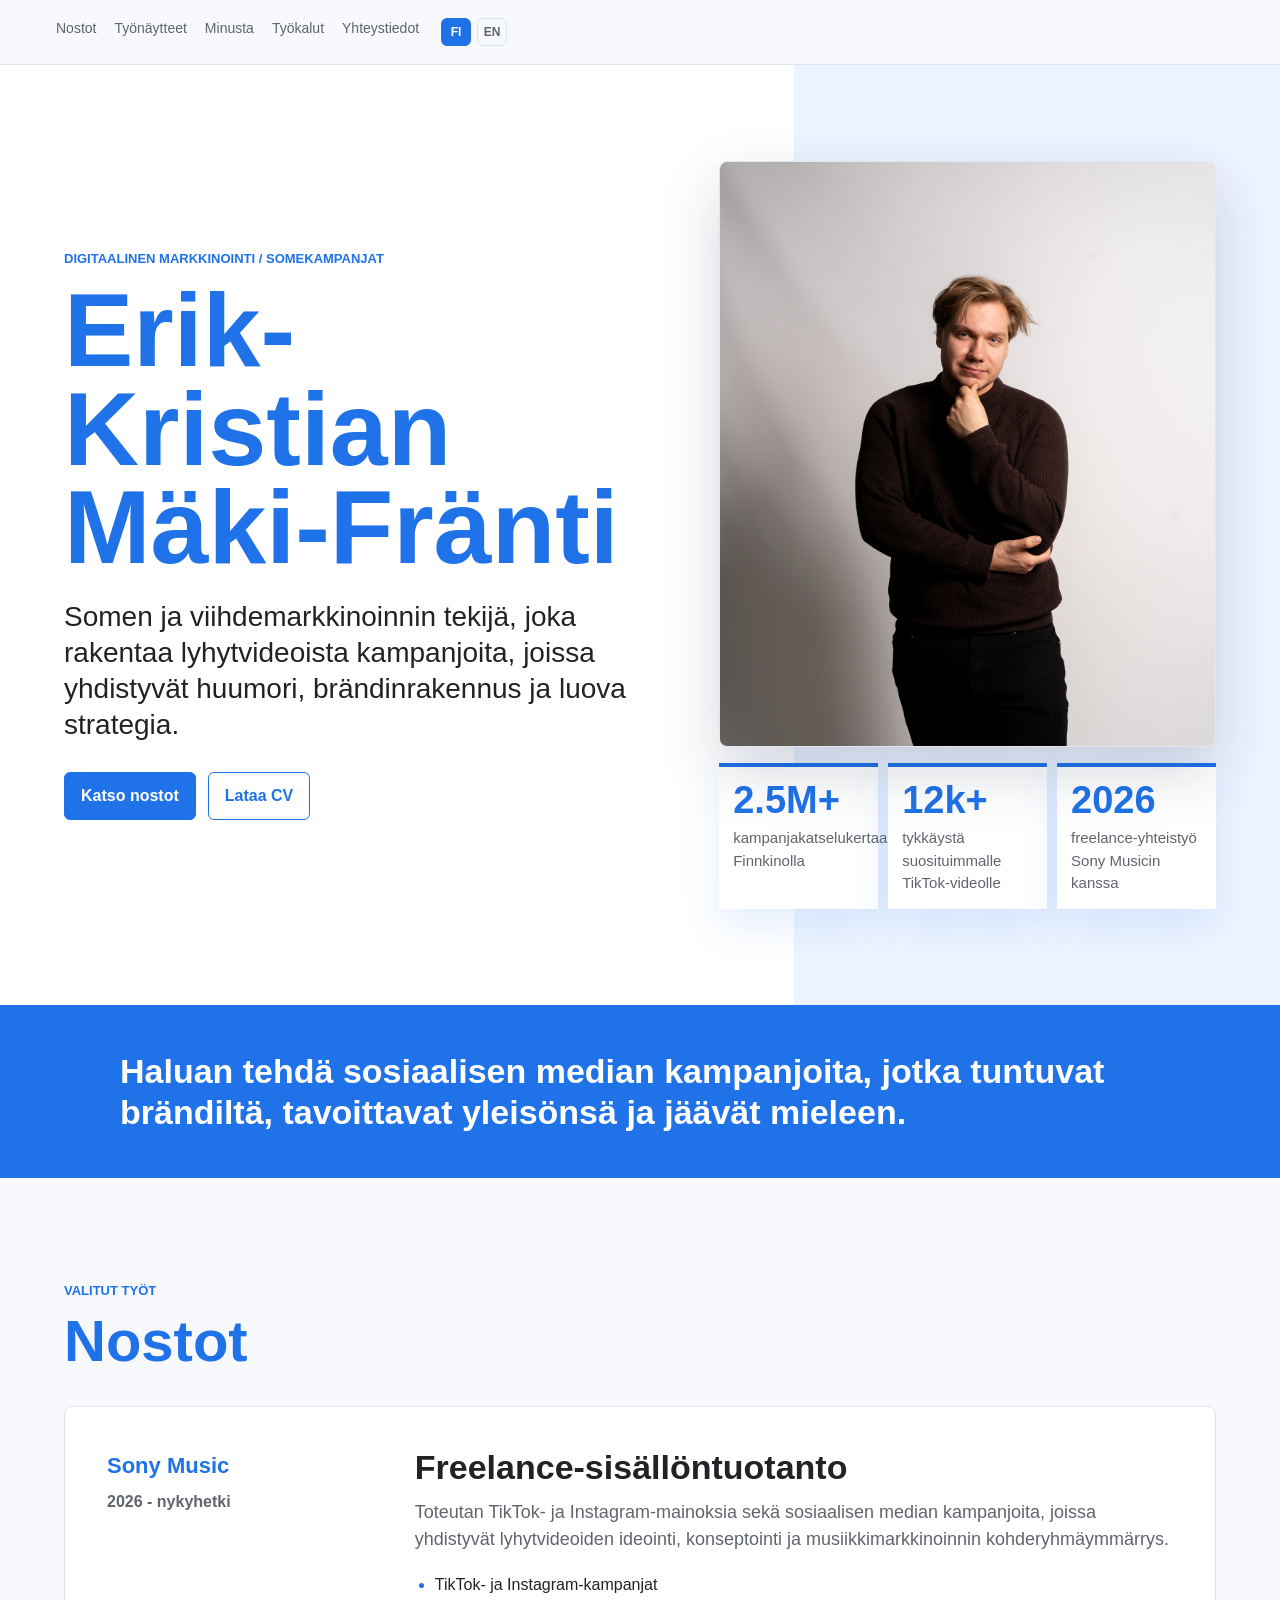
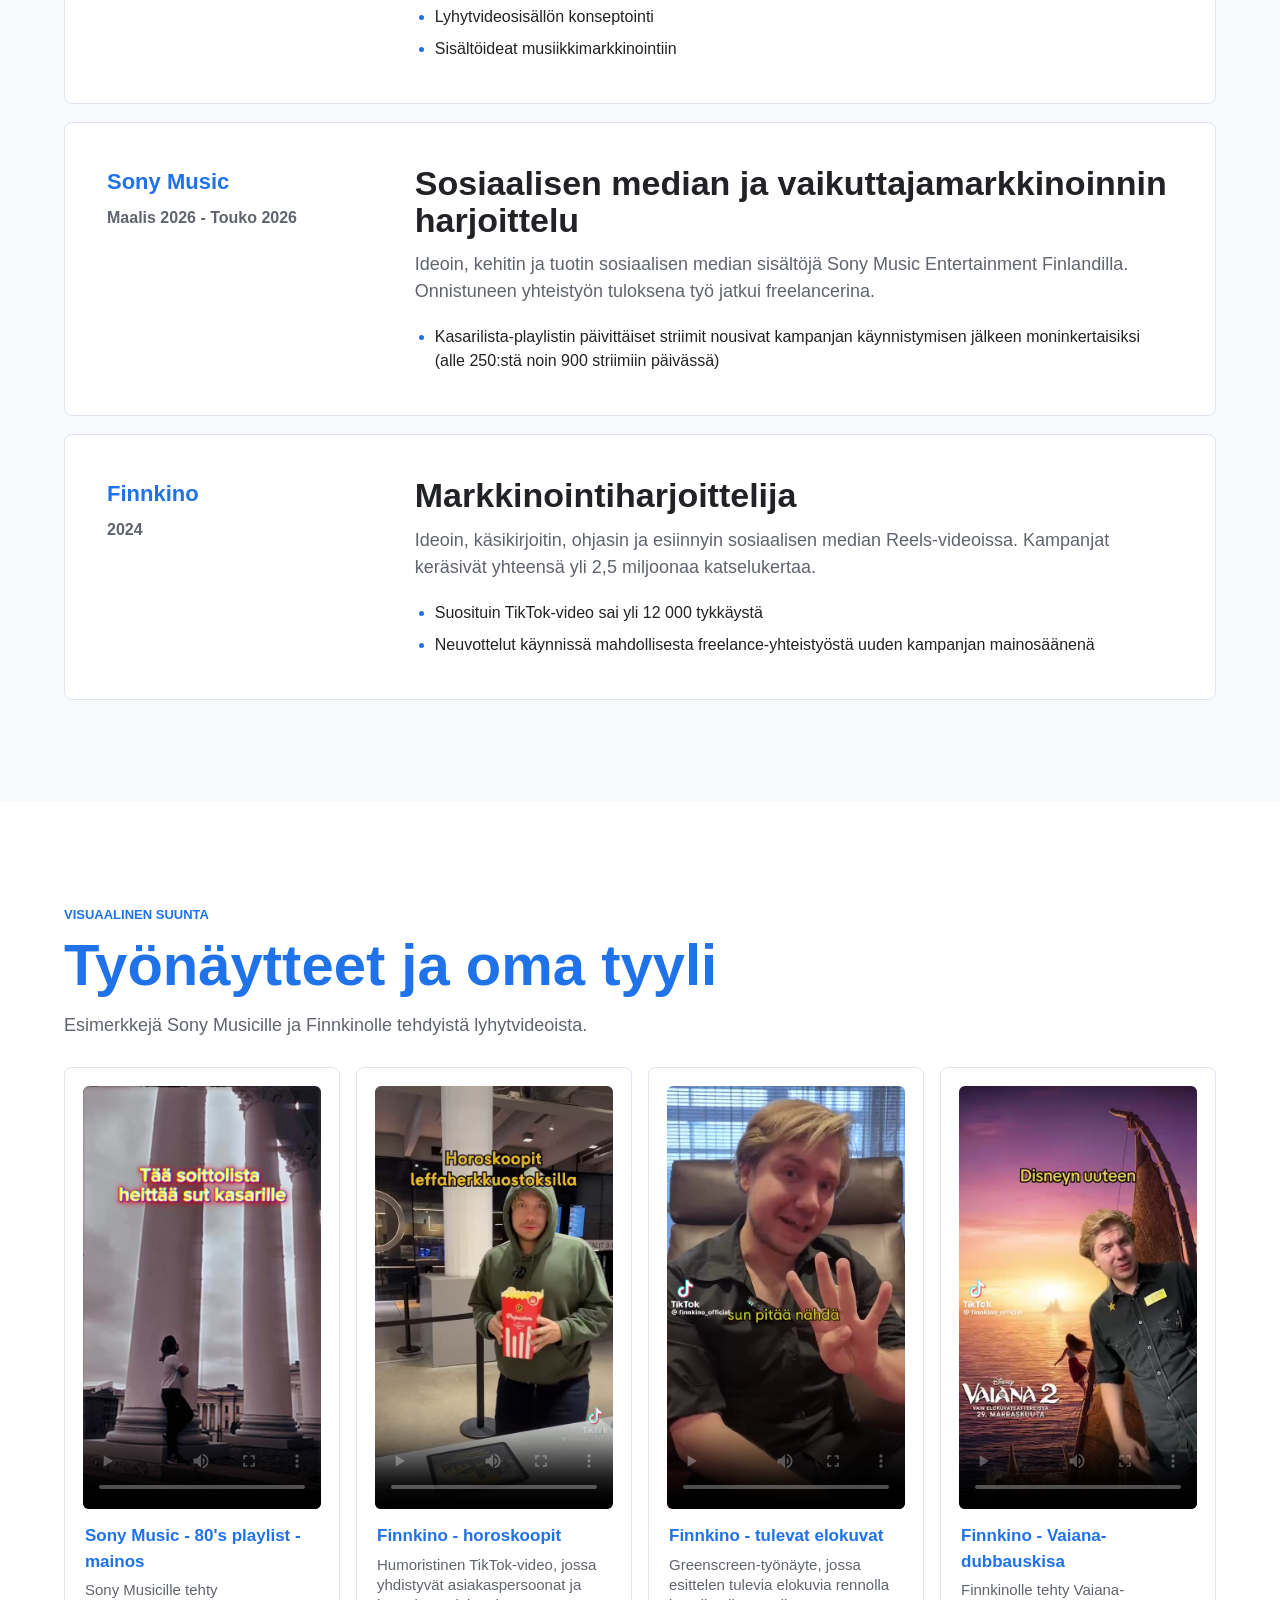
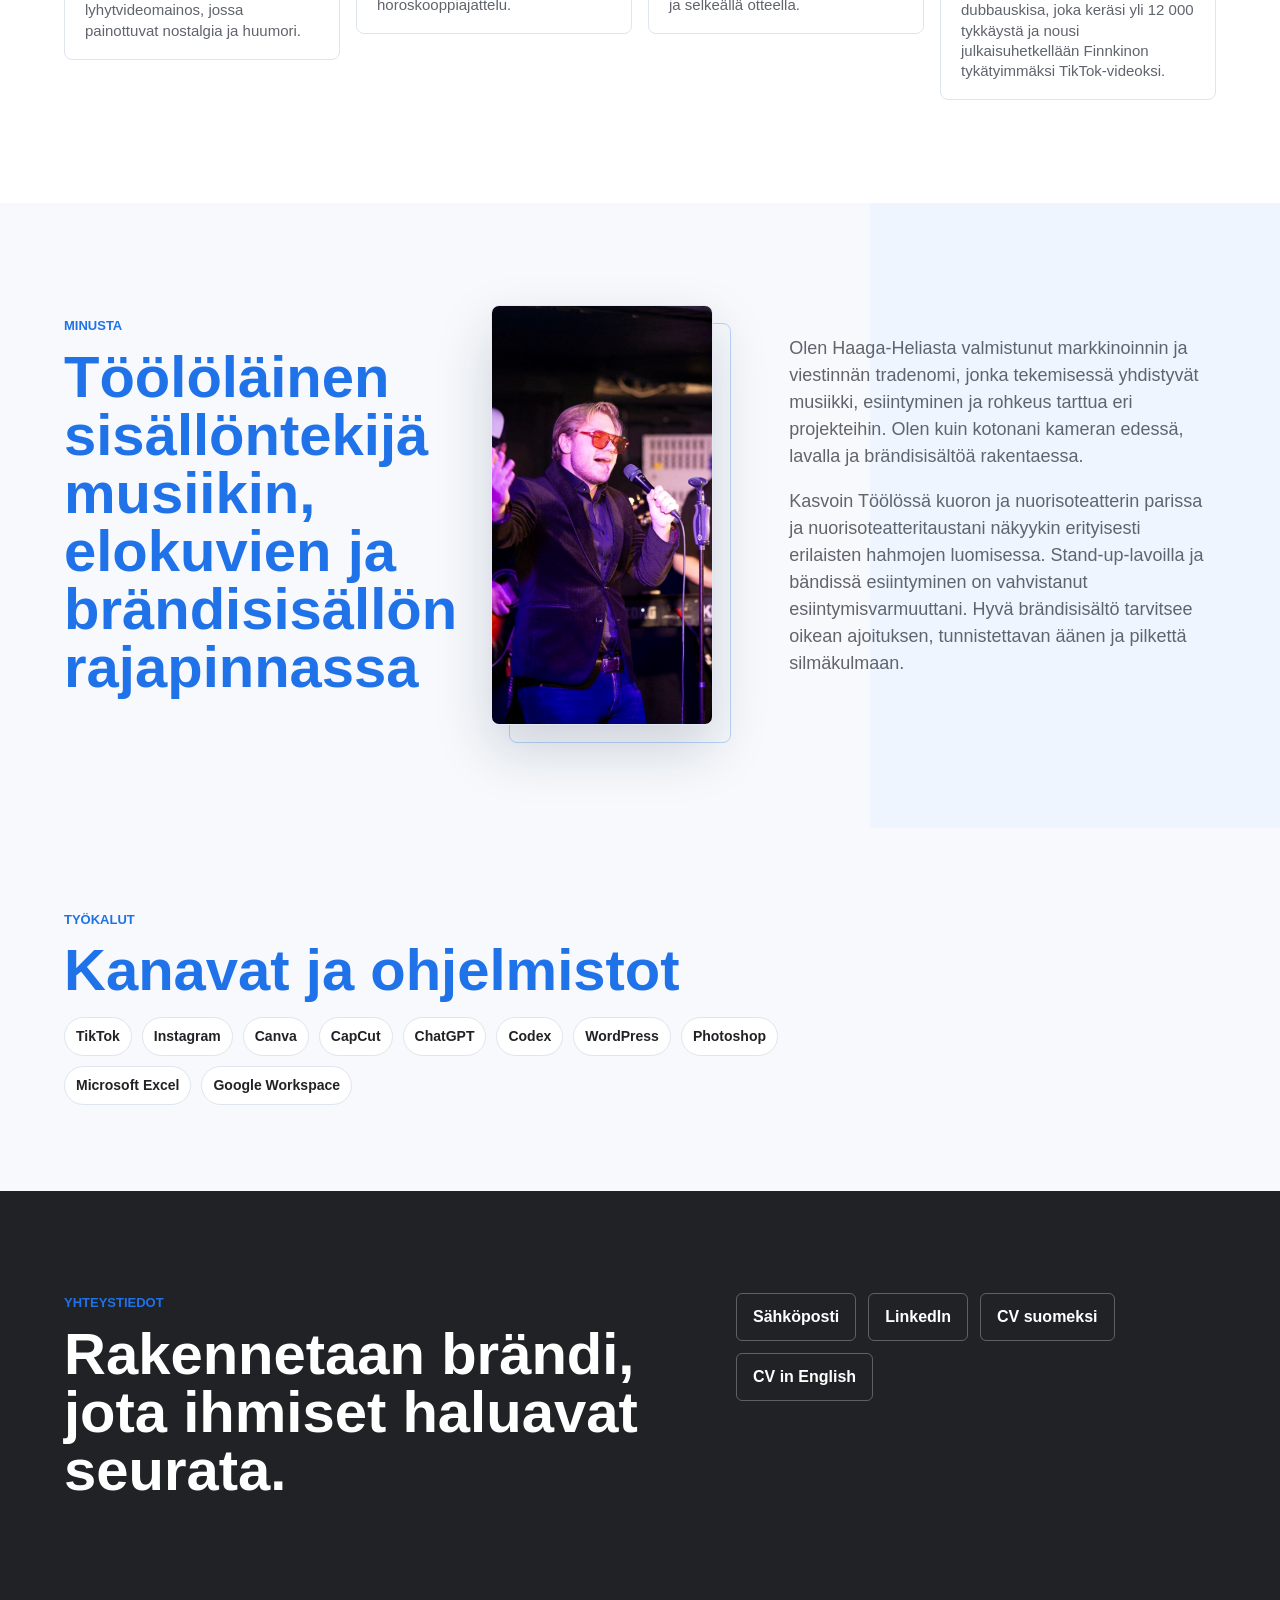
==== commit fa52bcc1: "Tighten portfolio copy" ====
--- a/index.html
+++ b/index.html
@@ -5,7 +5,7 @@
     <meta name="viewport" content="width=device-width, initial-scale=1">
     <meta name="description" content="Erik-Kristian Mäki-Fränti - sosiaalisen median ja digitaalisen markkinoinnin portfolio">
     <title>Erik-Kristian Mäki-Fränti | Portfolio</title>
-    <link rel="stylesheet" href="styles.css?v=name-lines">
+    <link rel="stylesheet" href="styles.css?v=short-copy">
     <link rel="alternate" hreflang="fi" href="https://ergie94.github.io/portfolio/">
     <link rel="alternate" hreflang="en" href="https://ergie94.github.io/portfolio/en/">
   </head>
@@ -59,9 +59,8 @@
 
       <section class="intro-band" aria-label="Tavoite">
         <p>
-          Haluan tehdä sosiaalisen median kampanjoita, jotka tuntuvat brändiltä, tavoittavat
-          yleisönsä ja jäävät mieleen. Vahvuuteni ovat ideointi, esiintyminen ja lyhytvideoiden
-          toteutus rennolla mutta tavoitteellisella otteella.
+          Haluan tehdä sosiaalisen median kampanjoita, jotka tuntuvat brändiltä,
+          tavoittavat yleisönsä ja jäävät mieleen.
         </p>
       </section>
 
@@ -80,9 +79,9 @@
             <div class="case-body">
               <h3>Freelance-sisällöntuotanto</h3>
               <p>
-                Toteutan TikTok- ja Instagram-mainoksia sekä sosiaalisen median kampanjoita.
-                Työssä yhdistyvät lyhytvideosisällön ideointi, konseptointi ja
-                musiikkimarkkinointiin sopiva kohderyhmälähtöinen toteutus.
+                Toteutan TikTok- ja Instagram-mainoksia sekä sosiaalisen median kampanjoita,
+                joissa yhdistyvät lyhytvideoiden ideointi, konseptointi ja musiikkimarkkinoinnin
+                kohderyhmäymmärrys.
               </p>
               <ul>
                 <li>TikTok- ja Instagram-kampanjat</li>
@@ -100,13 +99,10 @@
             <div class="case-body">
               <h3>Sosiaalisen median ja vaikuttajamarkkinoinnin harjoittelu</h3>
               <p>
-                Osallistuin sosiaalisen median sisältöjen ideointiin, kehittämiseen, konseptointiin
-                ja tuotantoon Sony Music Entertainment Finlandilla. Onnistuneen yhteistyön tuloksena
-                työ jatkui freelancerina.
+                Ideoin, kehitin ja tuotin sosiaalisen median sisältöjä Sony Music Entertainment
+                Finlandilla. Onnistuneen yhteistyön tuloksena työ jatkui freelancerina.
               </p>
               <ul>
-                <li>Sisältöjen ideointi ja kehittäminen</li>
-                <li>Kampanjoiden suunnittelu ja toteutus</li>
                 <li>Kasarilista-playlistin päivittäiset striimit nousivat kampanjan käynnistymisen jälkeen moninkertaisiksi (alle 250:stä noin 900 striimiin päivässä)</li>
               </ul>
             </div>
@@ -120,13 +116,11 @@
             <div class="case-body">
               <h3>Markkinointiharjoittelija</h3>
               <p>
-                Vastasin sosiaalisen median Reels-videoiden ideoinnista, käsikirjoittamisesta,
-                ohjaamisesta ja esiintymisestä. Kampanjat keräsivät yhteensä yli 2,5 miljoonaa
-                katselukertaa.
+                Ideoin, käsikirjoitin, ohjasin ja esiinnyin sosiaalisen median Reels-videoissa.
+                Kampanjat keräsivät yhteensä yli 2,5 miljoonaa katselukertaa.
               </p>
               <ul>
                 <li>Suosituin TikTok-video sai yli 12 000 tykkäystä</li>
-                <li>Video nousi tuolloin Finnkinon tykätyimmäksi TikTok-videoksi</li>
                 <li>Neuvottelut käynnissä mahdollisesta freelance-yhteistyöstä uuden kampanjan mainosäänenä</li>
               </ul>
             </div>
@@ -140,8 +134,7 @@
           <h2>Työnäytteet ja oma tyyli</h2>
         </div>
         <p class="section-copy">
-          Alla on esimerkkejä lyhytvideosisällöistä: Sony Musicille tehty 80's playlist -mainos,
-          Finnkinolle tehdyt humoristiset TikTok-videot sekä 12.2K tykkäystä kerännyt dubbausvideo.
+          Esimerkkejä Sony Musicille ja Finnkinolle tehdyistä lyhytvideoista.
         </p>
         <div class="work-grid featured-work-grid">
           <figure class="work-video">
@@ -168,7 +161,7 @@
             </video>
             <figcaption>
               <strong>Finnkino - tulevat elokuvat</strong>
-              <span>Lyhennetty greenscreen-työnäyte, jossa esittelen tulevia elokuvia rennolla ja selkeällä otteella.</span>
+              <span>Greenscreen-työnäyte, jossa esittelen tulevia elokuvia rennolla ja selkeällä otteella.</span>
             </figcaption>
           </figure>
           <figure class="work-video">
@@ -177,7 +170,7 @@
             </video>
             <figcaption>
               <strong>Finnkino - Vaiana-dubbauskisa</strong>
-              <span>Vaiana-dubbauskisa, jonka tein Finnkinolle. Video keräsi yli 12 000 tykkäystä ja nousi julkaisuhetkellään Finnkinon tykätyimmäksi TikTok-videoksi.</span>
+              <span>Finnkinolle tehty Vaiana-dubbauskisa, joka keräsi yli 12 000 tykkäystä ja nousi julkaisuhetkellään Finnkinon tykätyimmäksi TikTok-videoksi.</span>
             </figcaption>
           </figure>
         </div>
@@ -195,17 +188,13 @@
           <p>
             Olen Haaga-Heliasta valmistunut markkinoinnin ja viestinnän tradenomi, jonka
             tekemisessä yhdistyvät musiikki, esiintyminen ja rohkeus tarttua eri projekteihin.
-            Olen kuin kotonani kameran edessä, lavalla ja brändisisältöä rakentaessa ja hyppään
-            rohkeasti sosiaalisiin tilanteisiin tuoden tekemiseen positiivisuutta ja energiaa.
+            Olen kuin kotonani kameran edessä, lavalla ja brändisisältöä rakentaessa.
           </p>
           <p>
             Kasvoin Töölössä kuoron ja nuorisoteatterin parissa ja nuorisoteatteritaustani
             näkyykin erityisesti erilaisten hahmojen luomisessa. Stand-up-lavoilla ja bändissä
-            esiintyminen on vahvistanut esiintymisvarmuuttani ja tehnyt heittäytymisestä luontevan
-            osan omaa tekemistäni. Samat
-            asiat näkyvät myös tavassani tehdä sisältöä: hyvä brändisisältö tarvitsee oikean
-            ajoituksen, tunnistettavan äänen ja pilkettä silmäkulmaan. Teen sisältöä
-            rennolla otteella mutta ammattimaisesti.
+            esiintyminen on vahvistanut esiintymisvarmuuttani. Hyvä brändisisältö tarvitsee
+            oikean ajoituksen, tunnistettavan äänen ja pilkettä silmäkulmaan.
           </p>
         </div>
       </section>
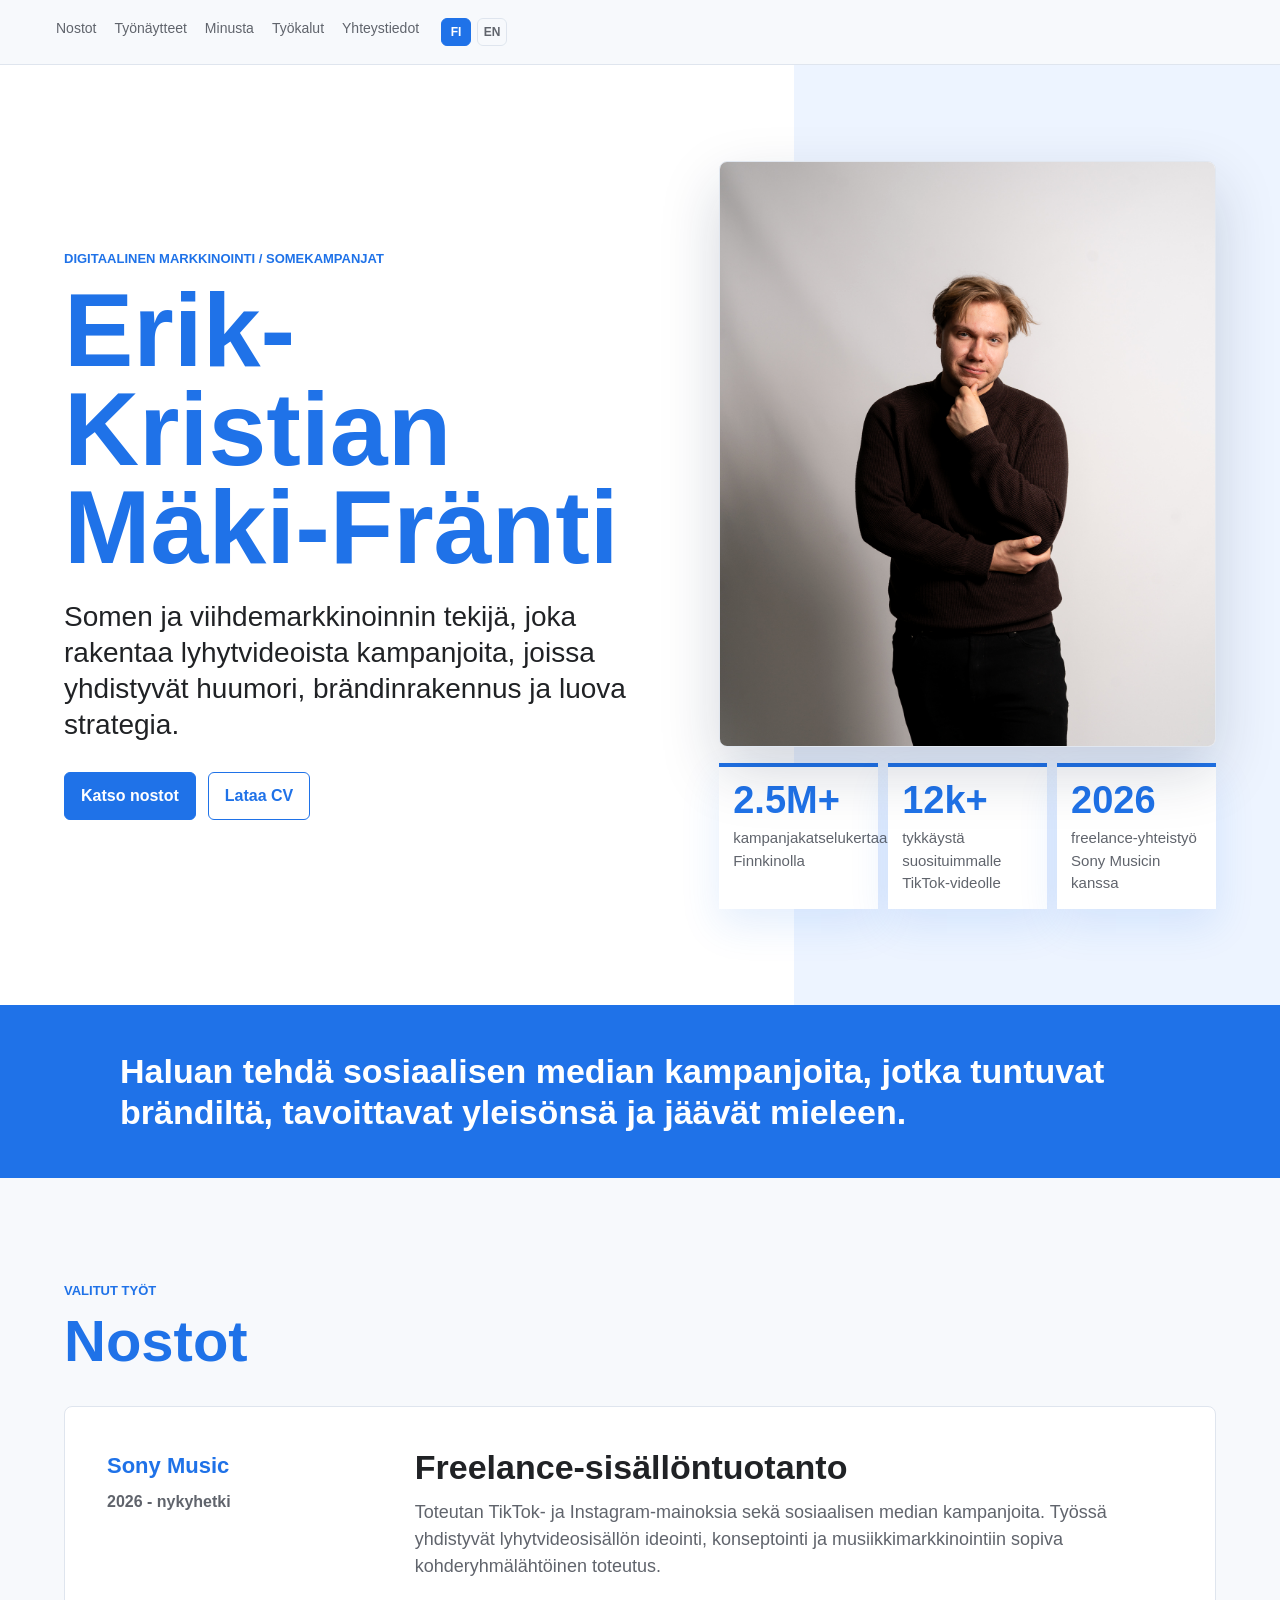
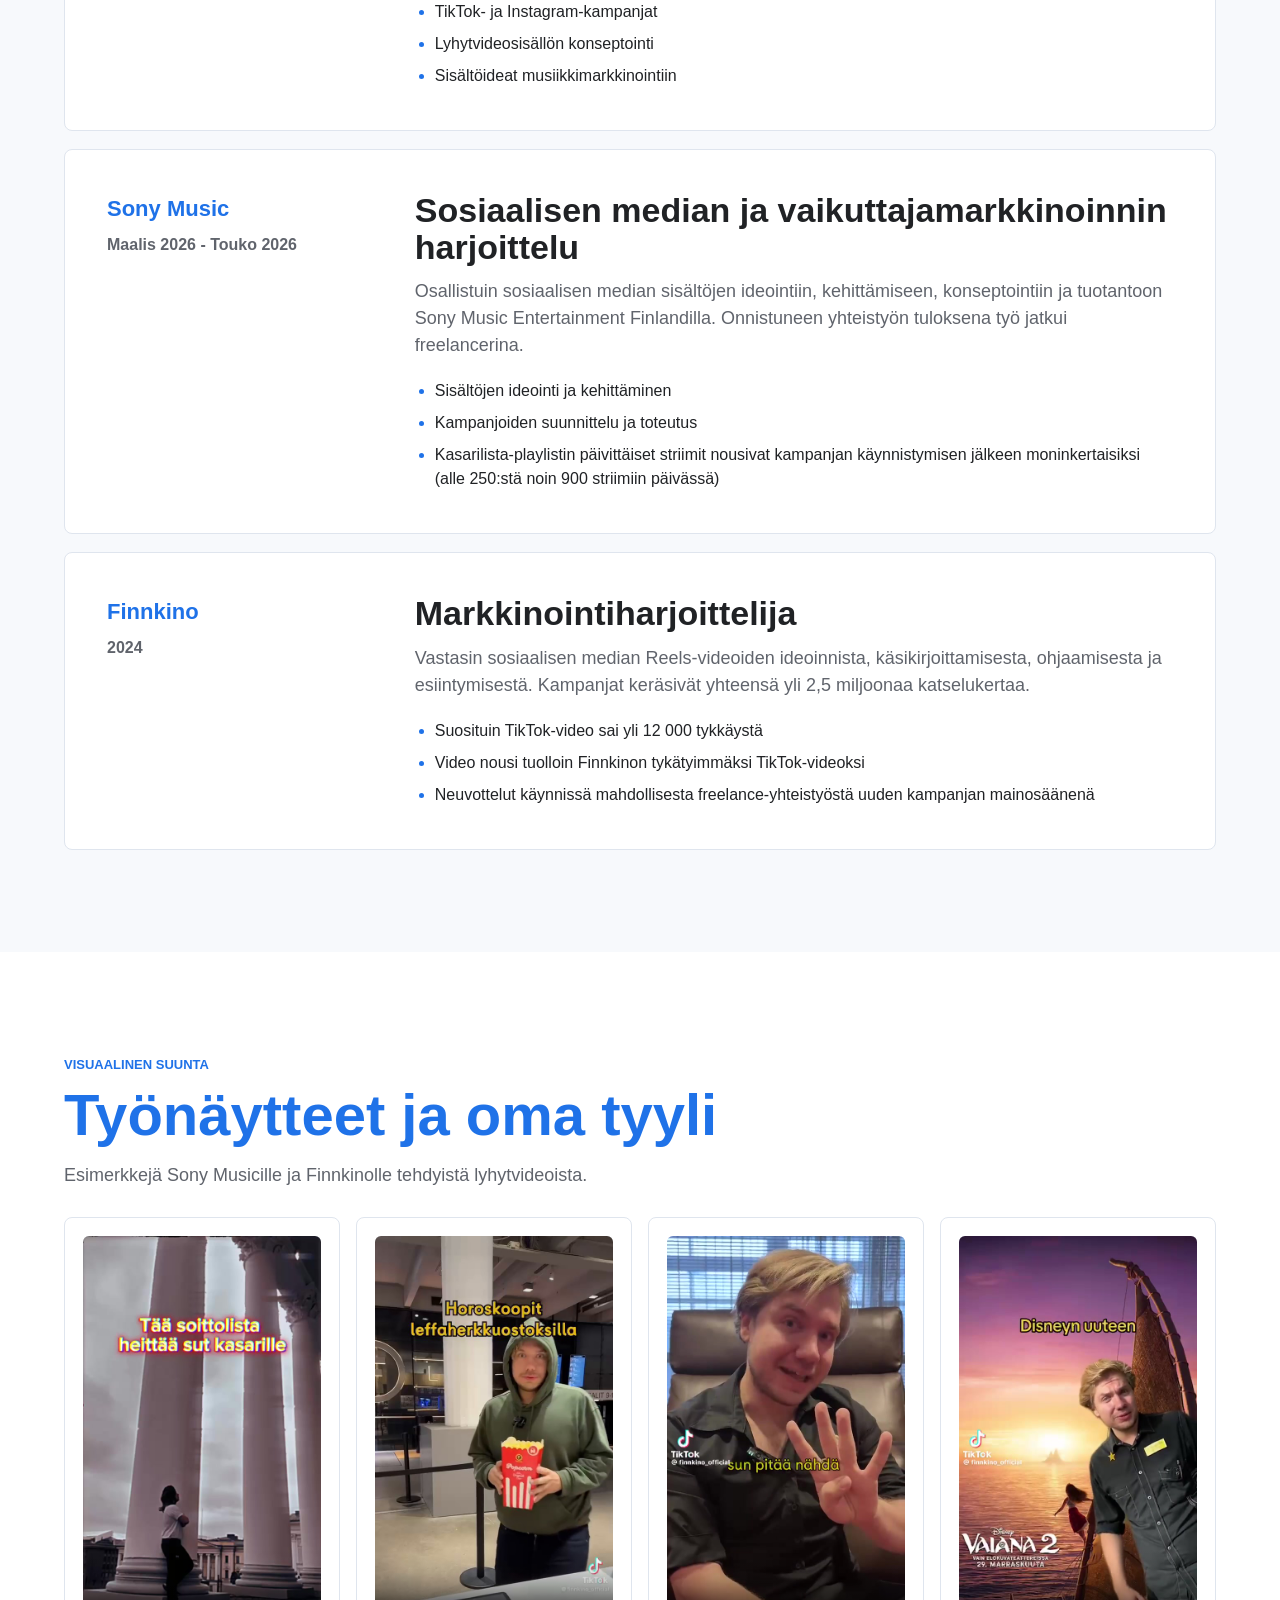
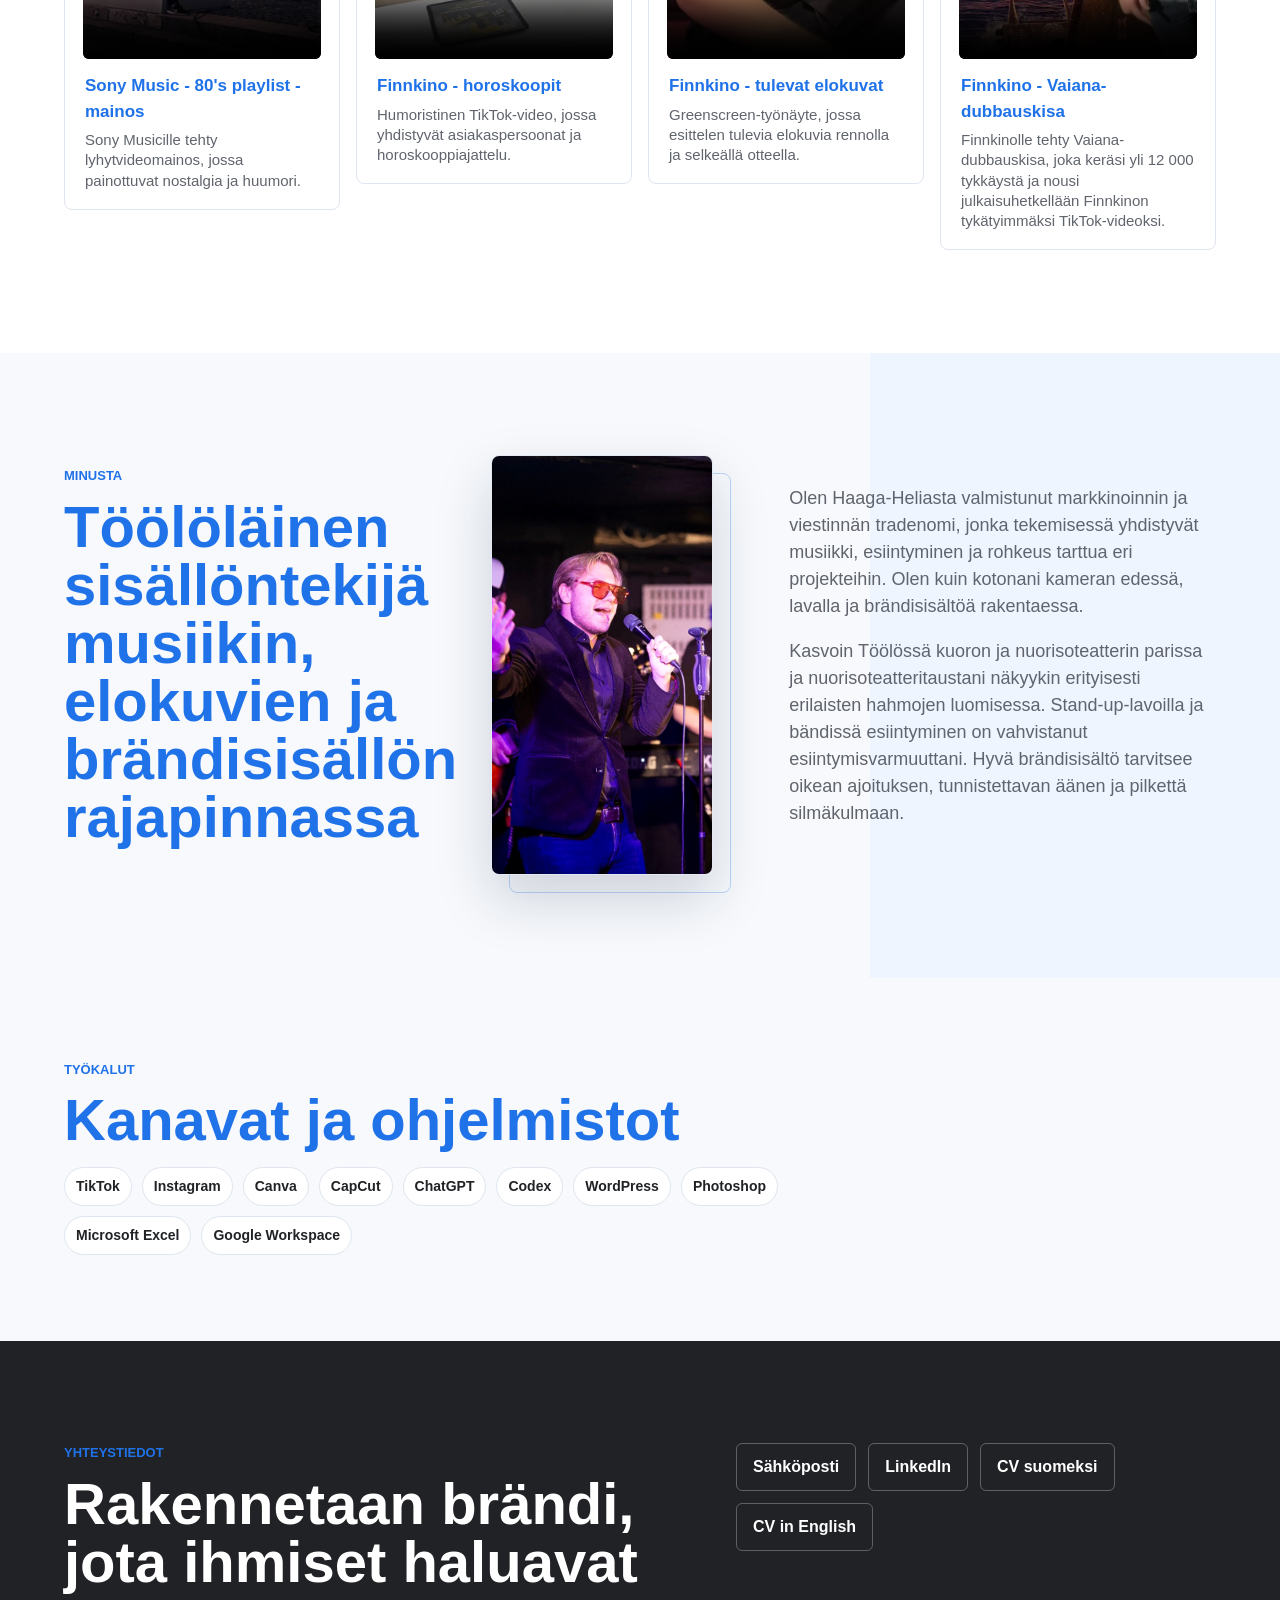
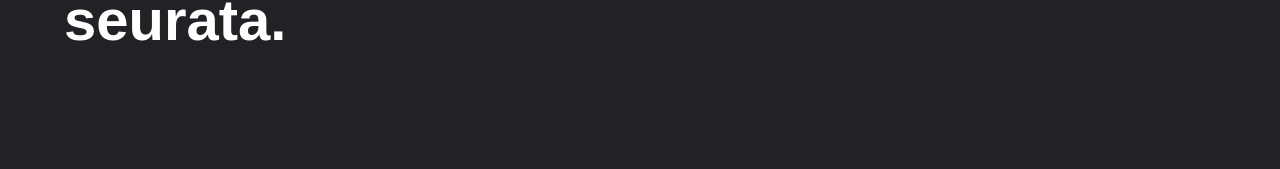
==== commit 4f50f858: "Restore highlight copy" ====
--- a/index.html
+++ b/index.html
@@ -79,9 +79,9 @@
             <div class="case-body">
               <h3>Freelance-sisällöntuotanto</h3>
               <p>
-                Toteutan TikTok- ja Instagram-mainoksia sekä sosiaalisen median kampanjoita,
-                joissa yhdistyvät lyhytvideoiden ideointi, konseptointi ja musiikkimarkkinoinnin
-                kohderyhmäymmärrys.
+                Toteutan TikTok- ja Instagram-mainoksia sekä sosiaalisen median kampanjoita.
+                Työssä yhdistyvät lyhytvideosisällön ideointi, konseptointi ja
+                musiikkimarkkinointiin sopiva kohderyhmälähtöinen toteutus.
               </p>
               <ul>
                 <li>TikTok- ja Instagram-kampanjat</li>
@@ -99,10 +99,13 @@
             <div class="case-body">
               <h3>Sosiaalisen median ja vaikuttajamarkkinoinnin harjoittelu</h3>
               <p>
-                Ideoin, kehitin ja tuotin sosiaalisen median sisältöjä Sony Music Entertainment
-                Finlandilla. Onnistuneen yhteistyön tuloksena työ jatkui freelancerina.
+                Osallistuin sosiaalisen median sisältöjen ideointiin, kehittämiseen, konseptointiin
+                ja tuotantoon Sony Music Entertainment Finlandilla. Onnistuneen yhteistyön tuloksena
+                työ jatkui freelancerina.
               </p>
               <ul>
+                <li>Sisältöjen ideointi ja kehittäminen</li>
+                <li>Kampanjoiden suunnittelu ja toteutus</li>
                 <li>Kasarilista-playlistin päivittäiset striimit nousivat kampanjan käynnistymisen jälkeen moninkertaisiksi (alle 250:stä noin 900 striimiin päivässä)</li>
               </ul>
             </div>
@@ -116,11 +119,13 @@
             <div class="case-body">
               <h3>Markkinointiharjoittelija</h3>
               <p>
-                Ideoin, käsikirjoitin, ohjasin ja esiinnyin sosiaalisen median Reels-videoissa.
-                Kampanjat keräsivät yhteensä yli 2,5 miljoonaa katselukertaa.
+                Vastasin sosiaalisen median Reels-videoiden ideoinnista, käsikirjoittamisesta,
+                ohjaamisesta ja esiintymisestä. Kampanjat keräsivät yhteensä yli 2,5 miljoonaa
+                katselukertaa.
               </p>
               <ul>
                 <li>Suosituin TikTok-video sai yli 12 000 tykkäystä</li>
+                <li>Video nousi tuolloin Finnkinon tykätyimmäksi TikTok-videoksi</li>
                 <li>Neuvottelut käynnissä mahdollisesta freelance-yhteistyöstä uuden kampanjan mainosäänenä</li>
               </ul>
             </div>
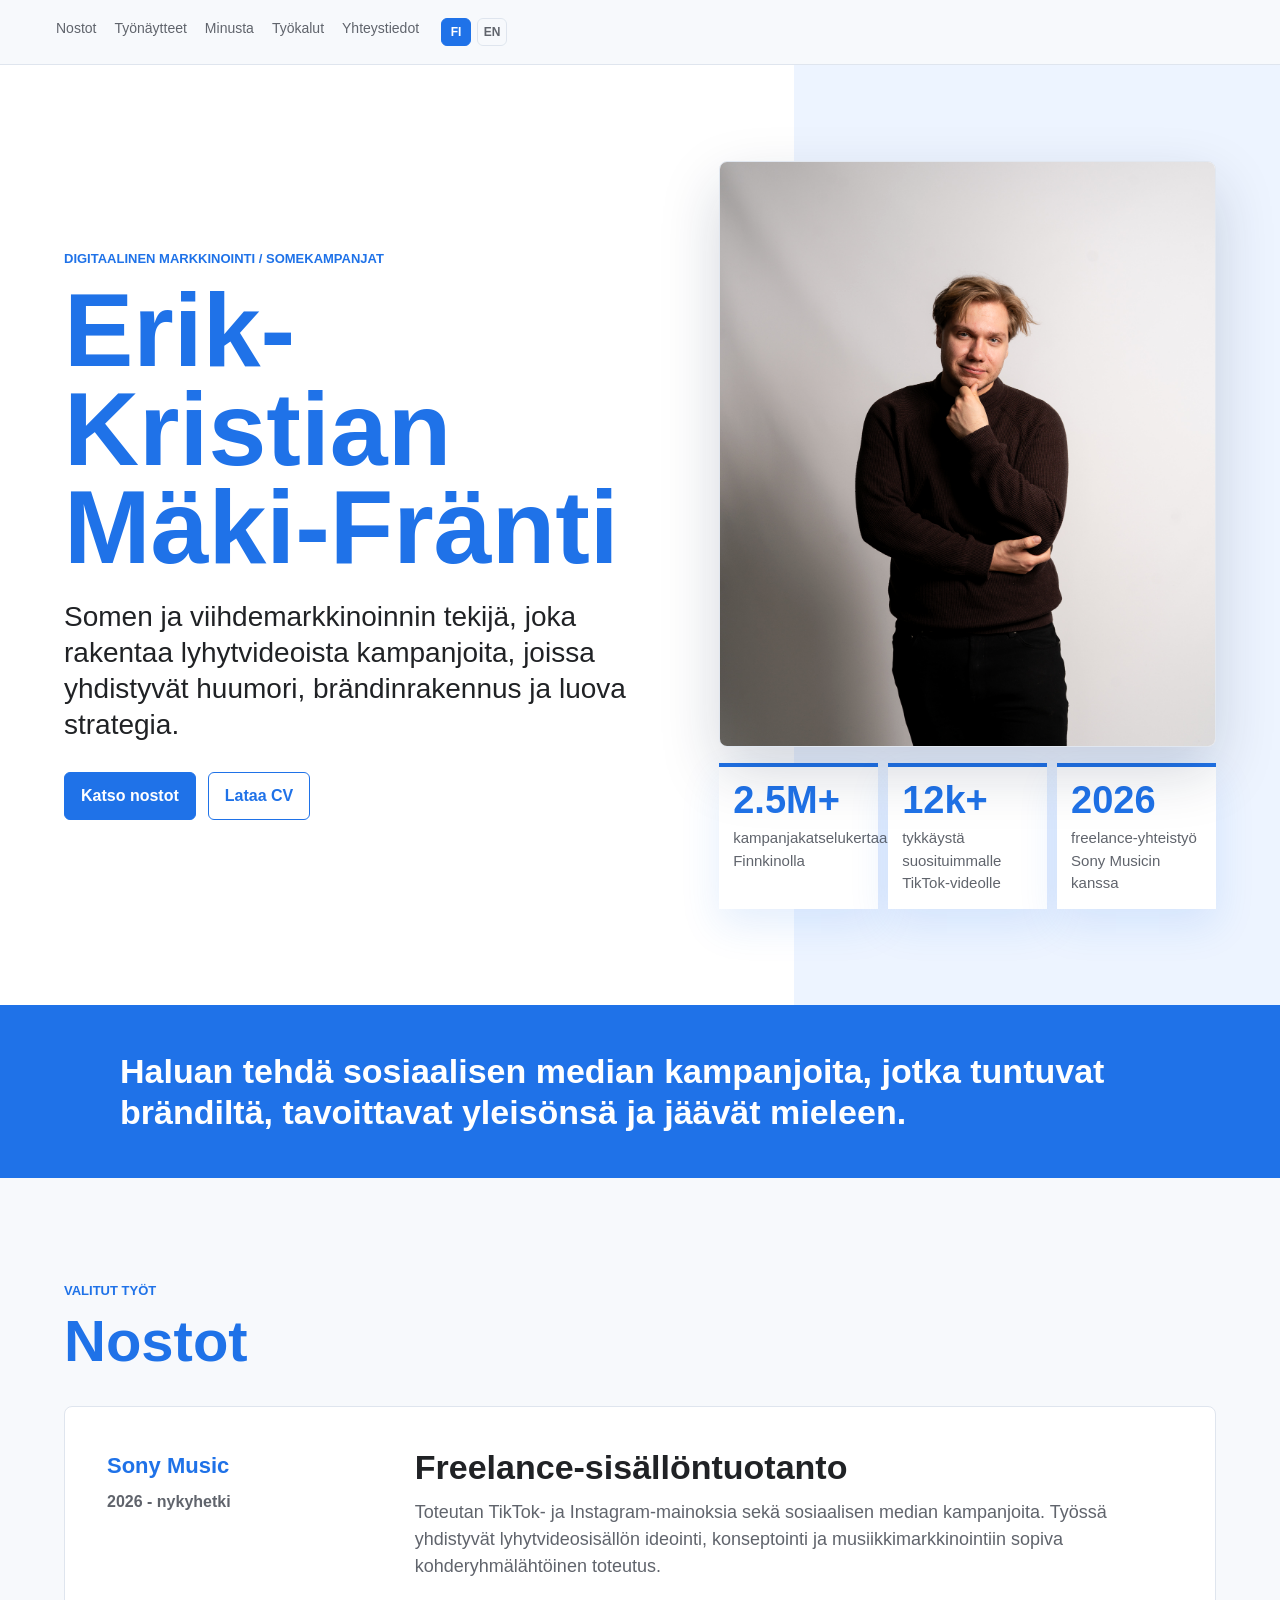
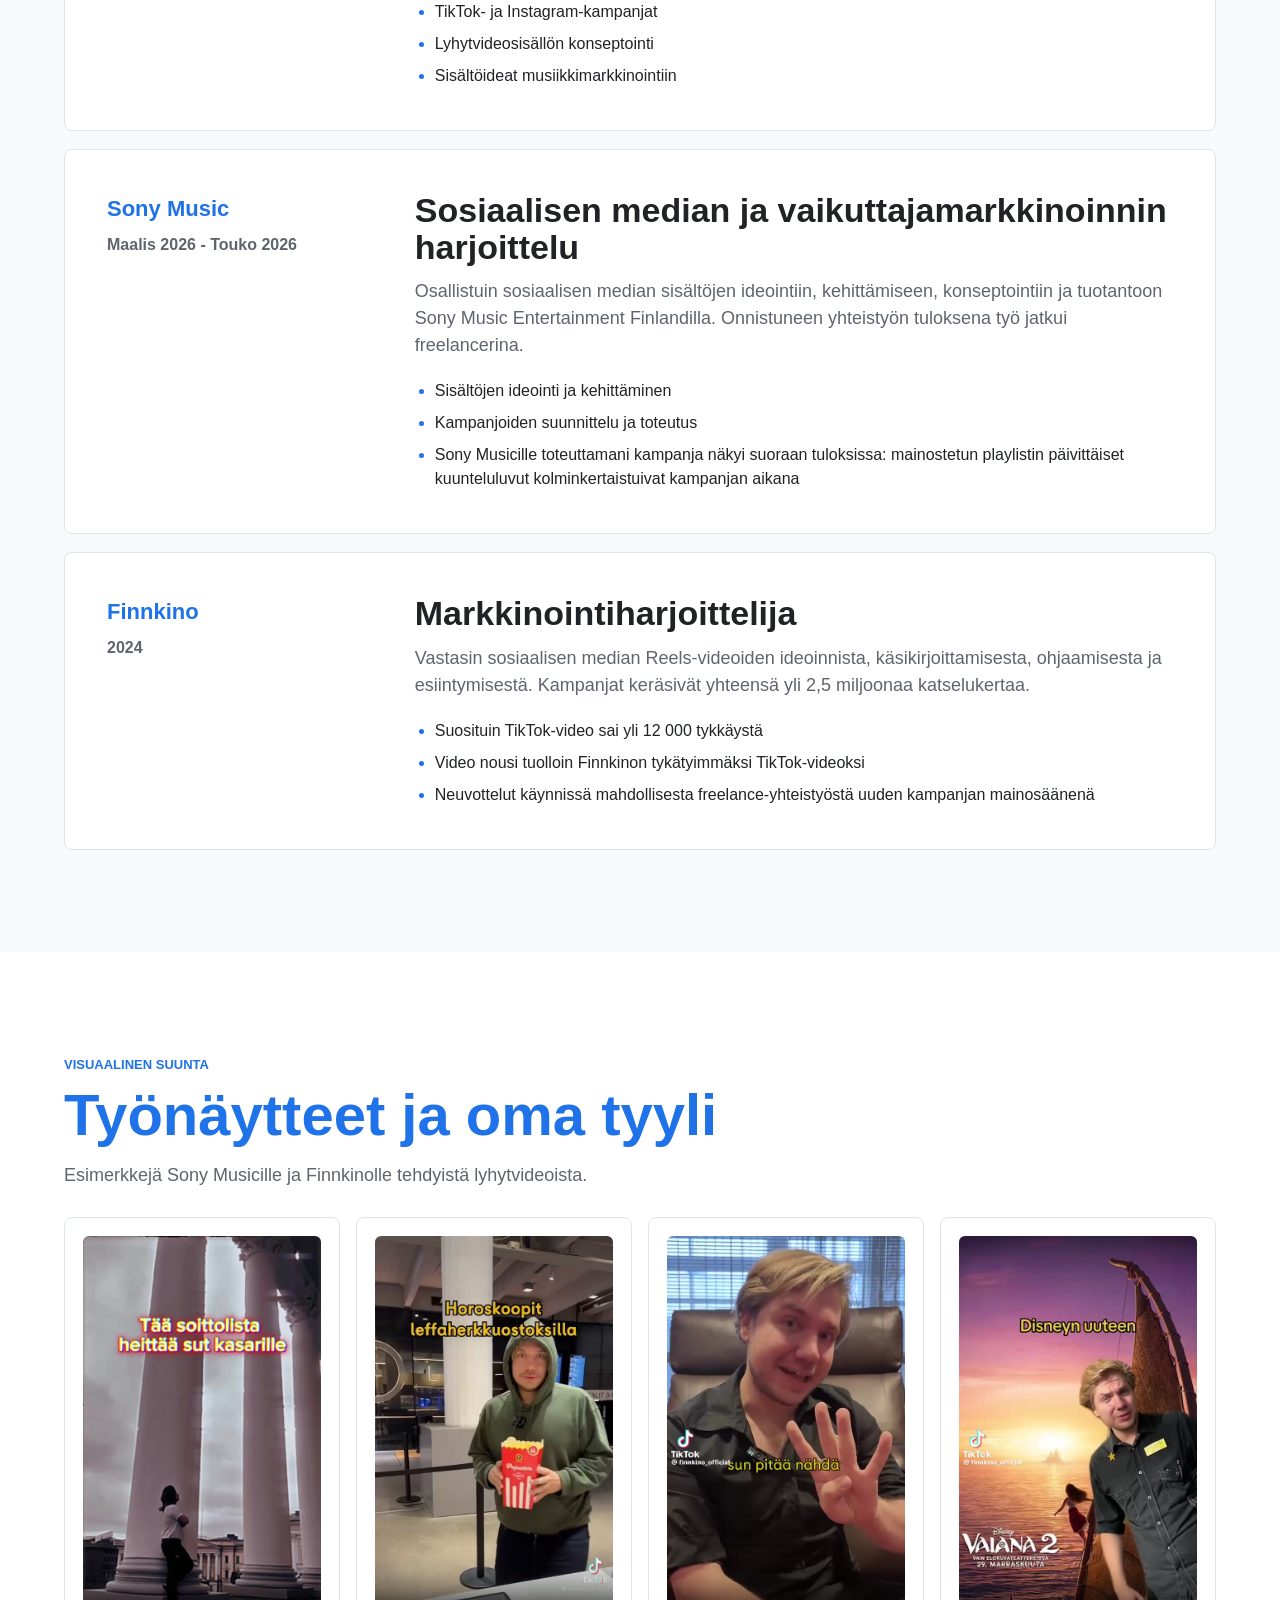
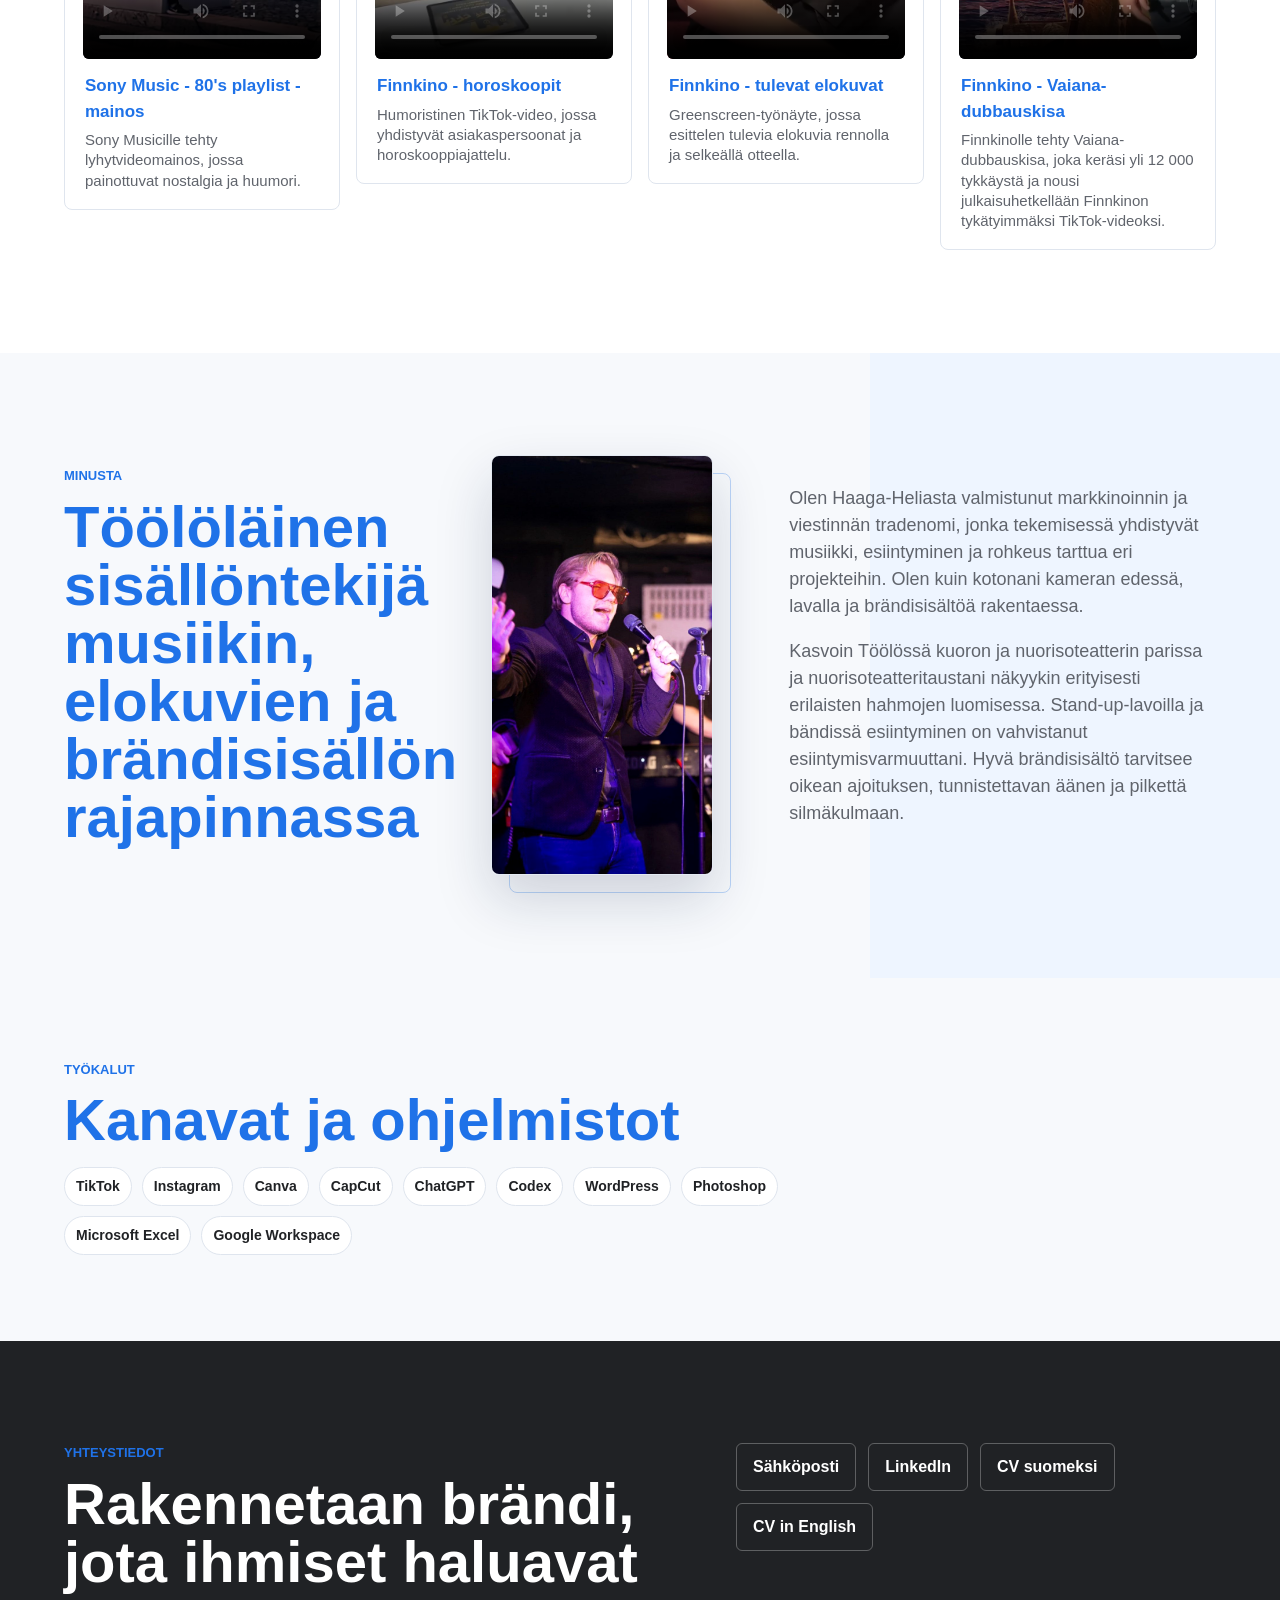
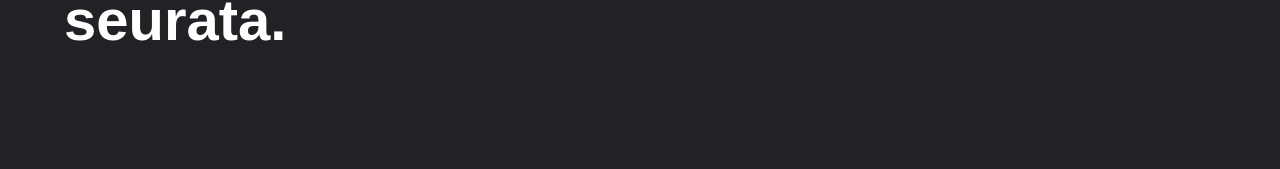
==== commit c446e0fd: "Sharpen Sony campaign result copy" ====
--- a/index.html
+++ b/index.html
@@ -106,7 +106,7 @@
               <ul>
                 <li>Sisältöjen ideointi ja kehittäminen</li>
                 <li>Kampanjoiden suunnittelu ja toteutus</li>
-                <li>Kasarilista-playlistin päivittäiset striimit nousivat kampanjan käynnistymisen jälkeen moninkertaisiksi (alle 250:stä noin 900 striimiin päivässä)</li>
+                <li>Sony Musicille toteuttamani kampanja näkyi suoraan tuloksissa: mainostetun playlistin päivittäiset kuunteluluvut kolminkertaistuivat kampanjan aikana</li>
               </ul>
             </div>
           </article>
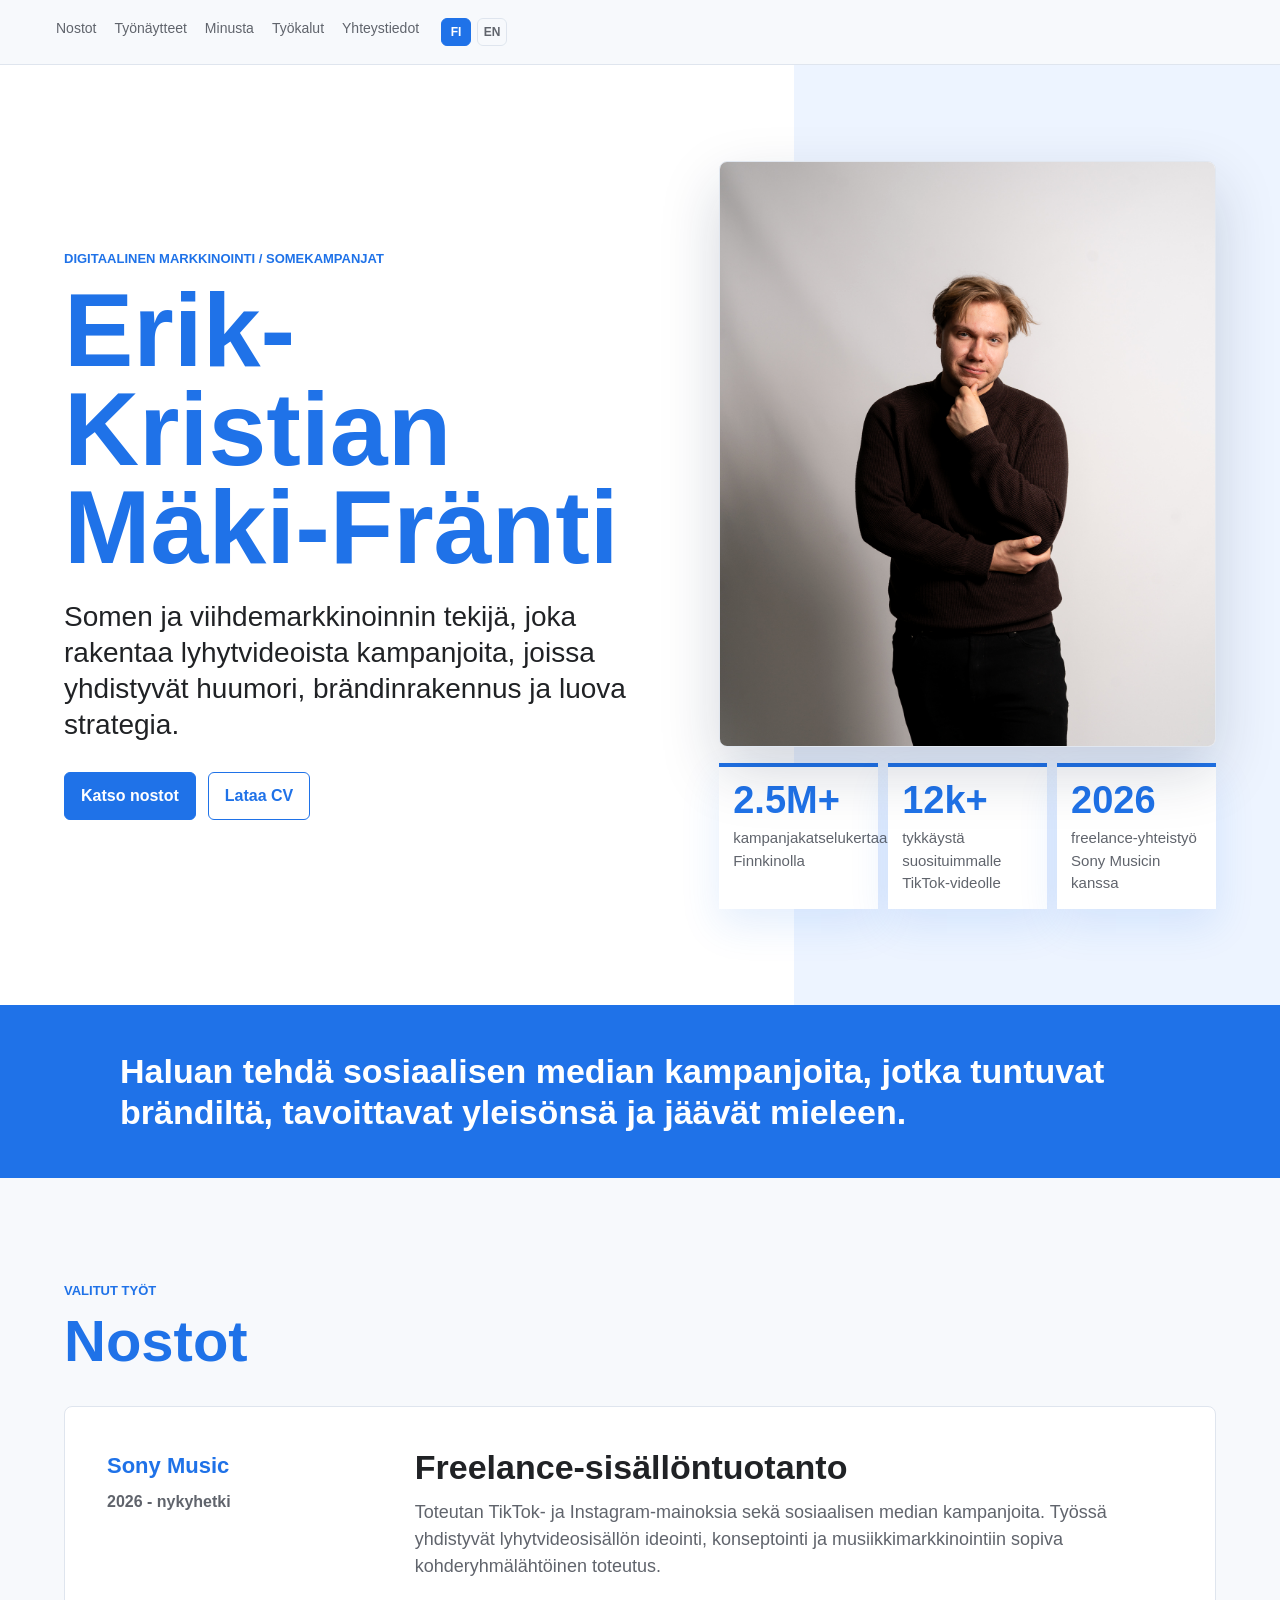
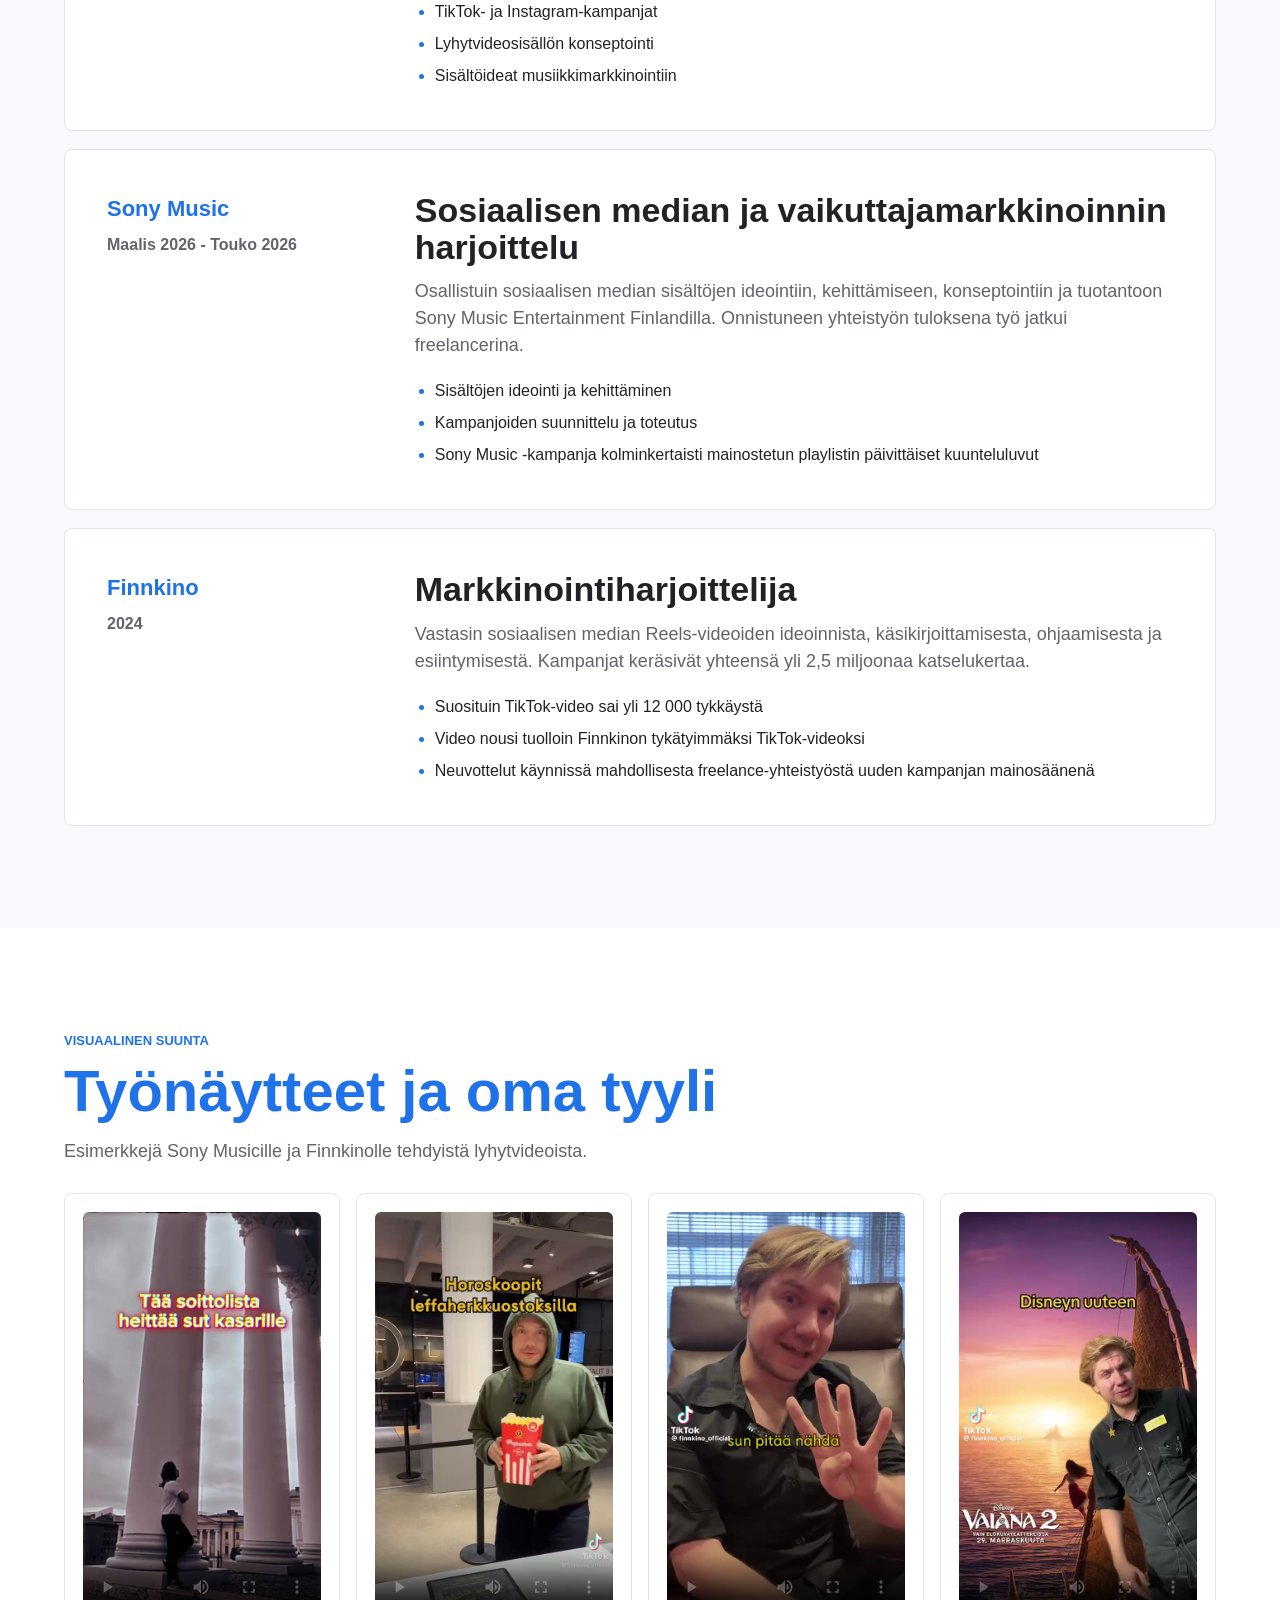
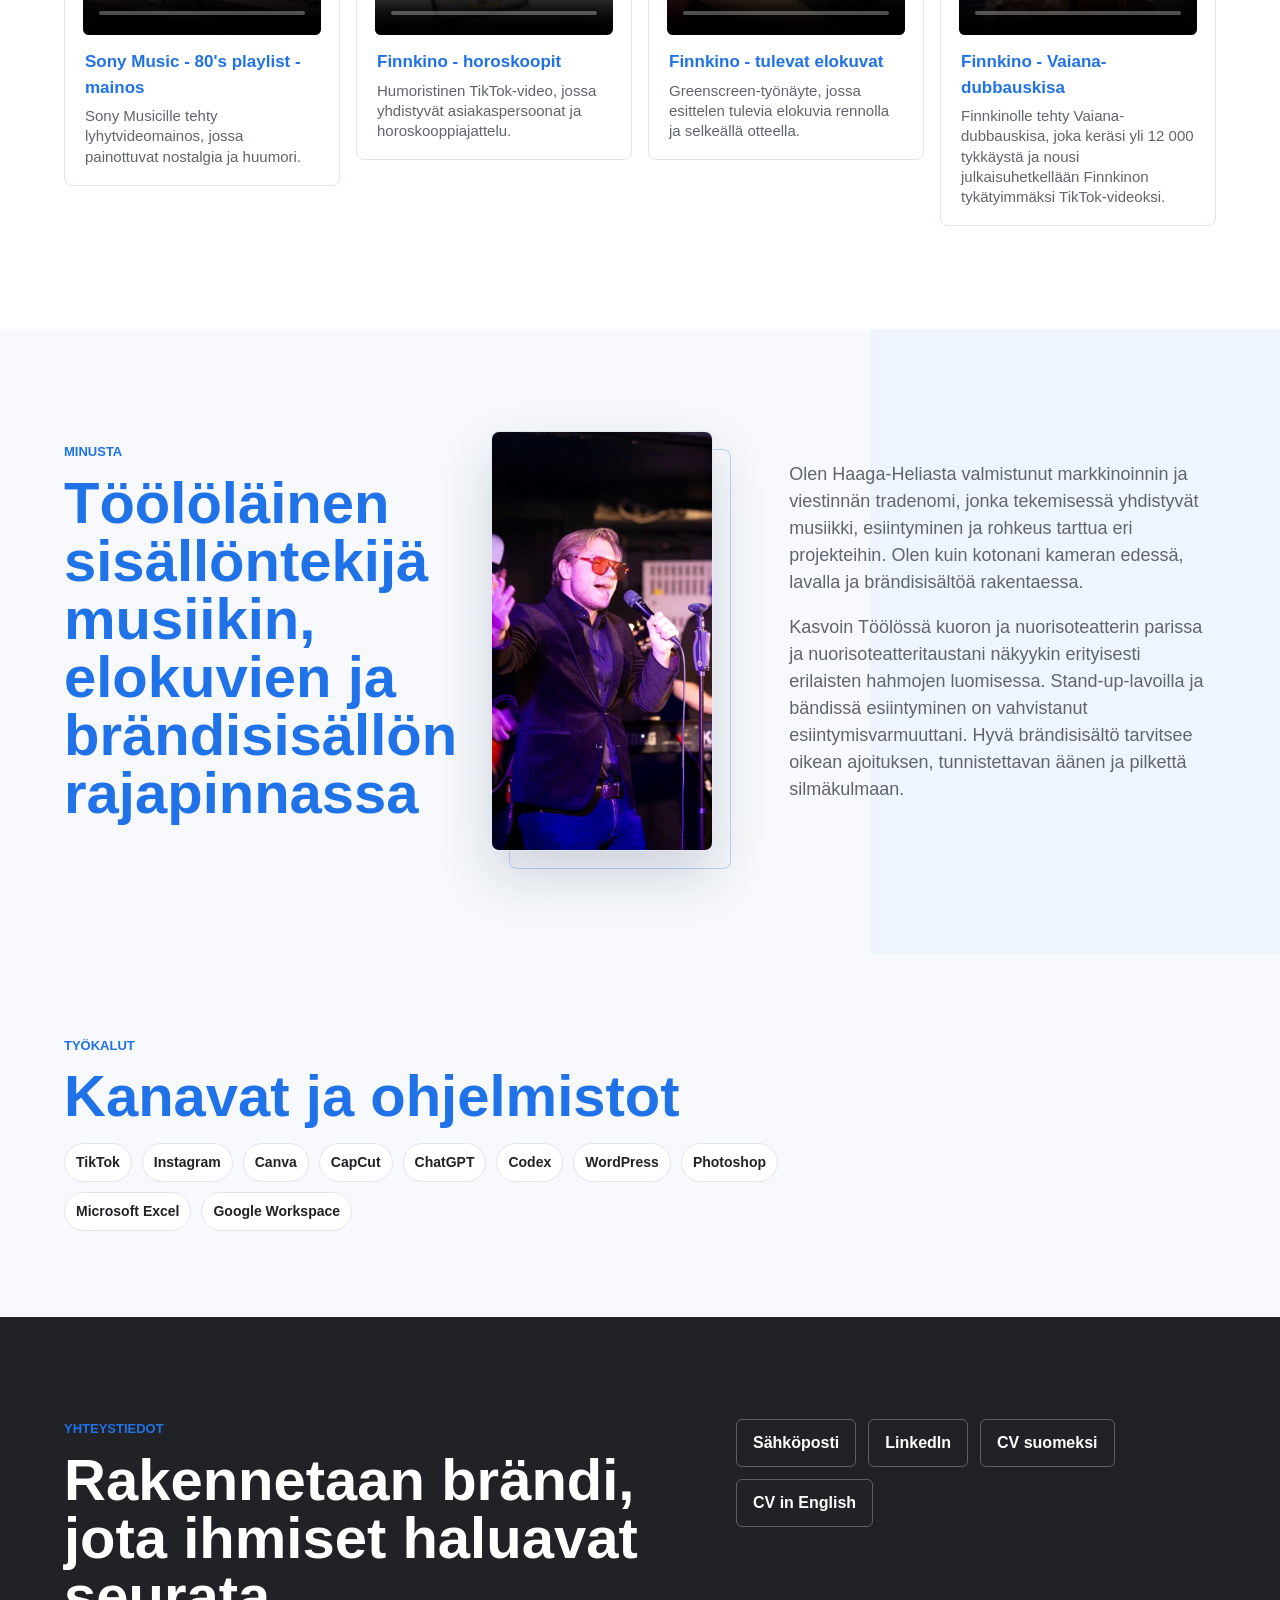
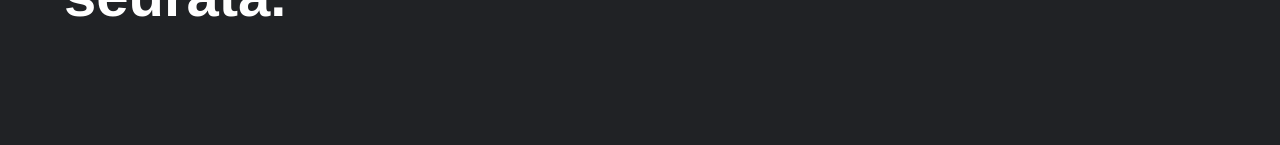
==== commit 247a82af: "Shorten Sony campaign result copy" ====
--- a/index.html
+++ b/index.html
@@ -106,7 +106,7 @@
               <ul>
                 <li>Sisältöjen ideointi ja kehittäminen</li>
                 <li>Kampanjoiden suunnittelu ja toteutus</li>
-                <li>Sony Musicille toteuttamani kampanja näkyi suoraan tuloksissa: mainostetun playlistin päivittäiset kuunteluluvut kolminkertaistuivat kampanjan aikana</li>
+                <li>Sony Music -kampanja kolminkertaisti mainostetun playlistin päivittäiset kuunteluluvut</li>
               </ul>
             </div>
           </article>
